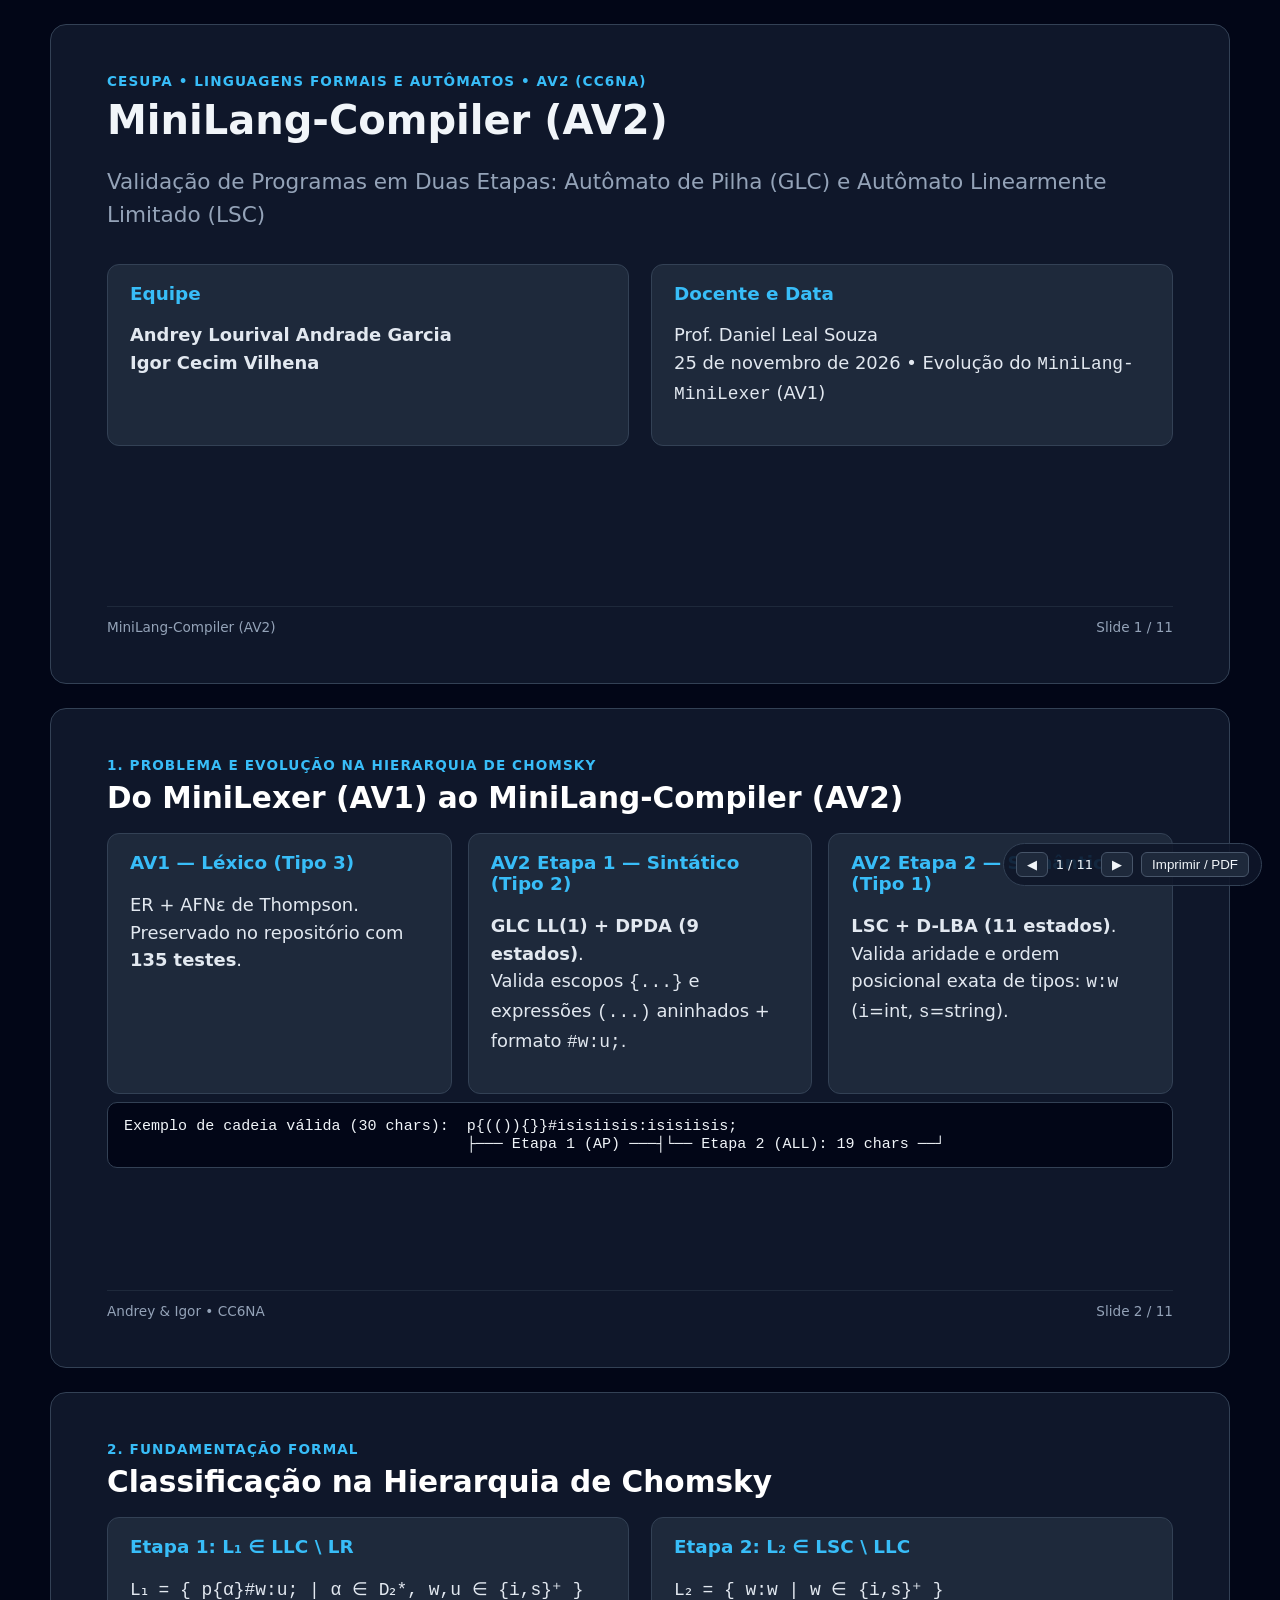
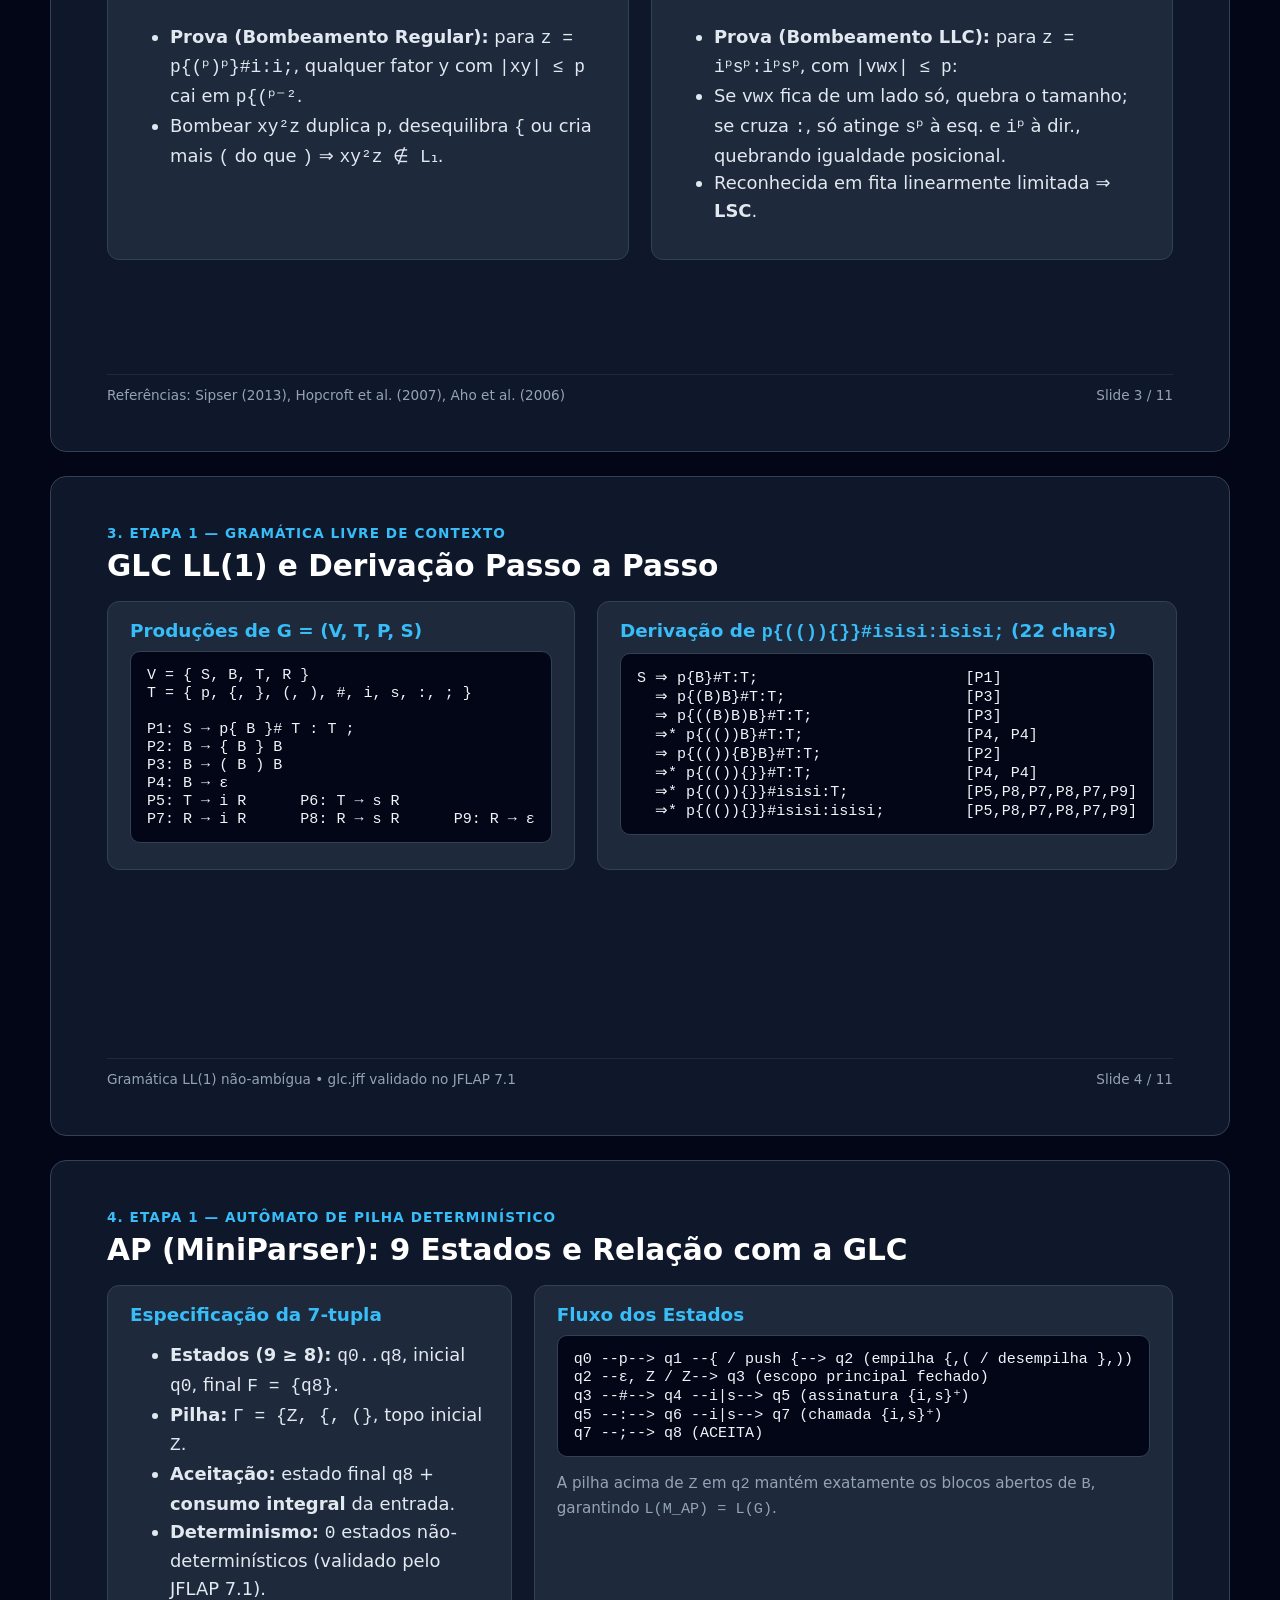
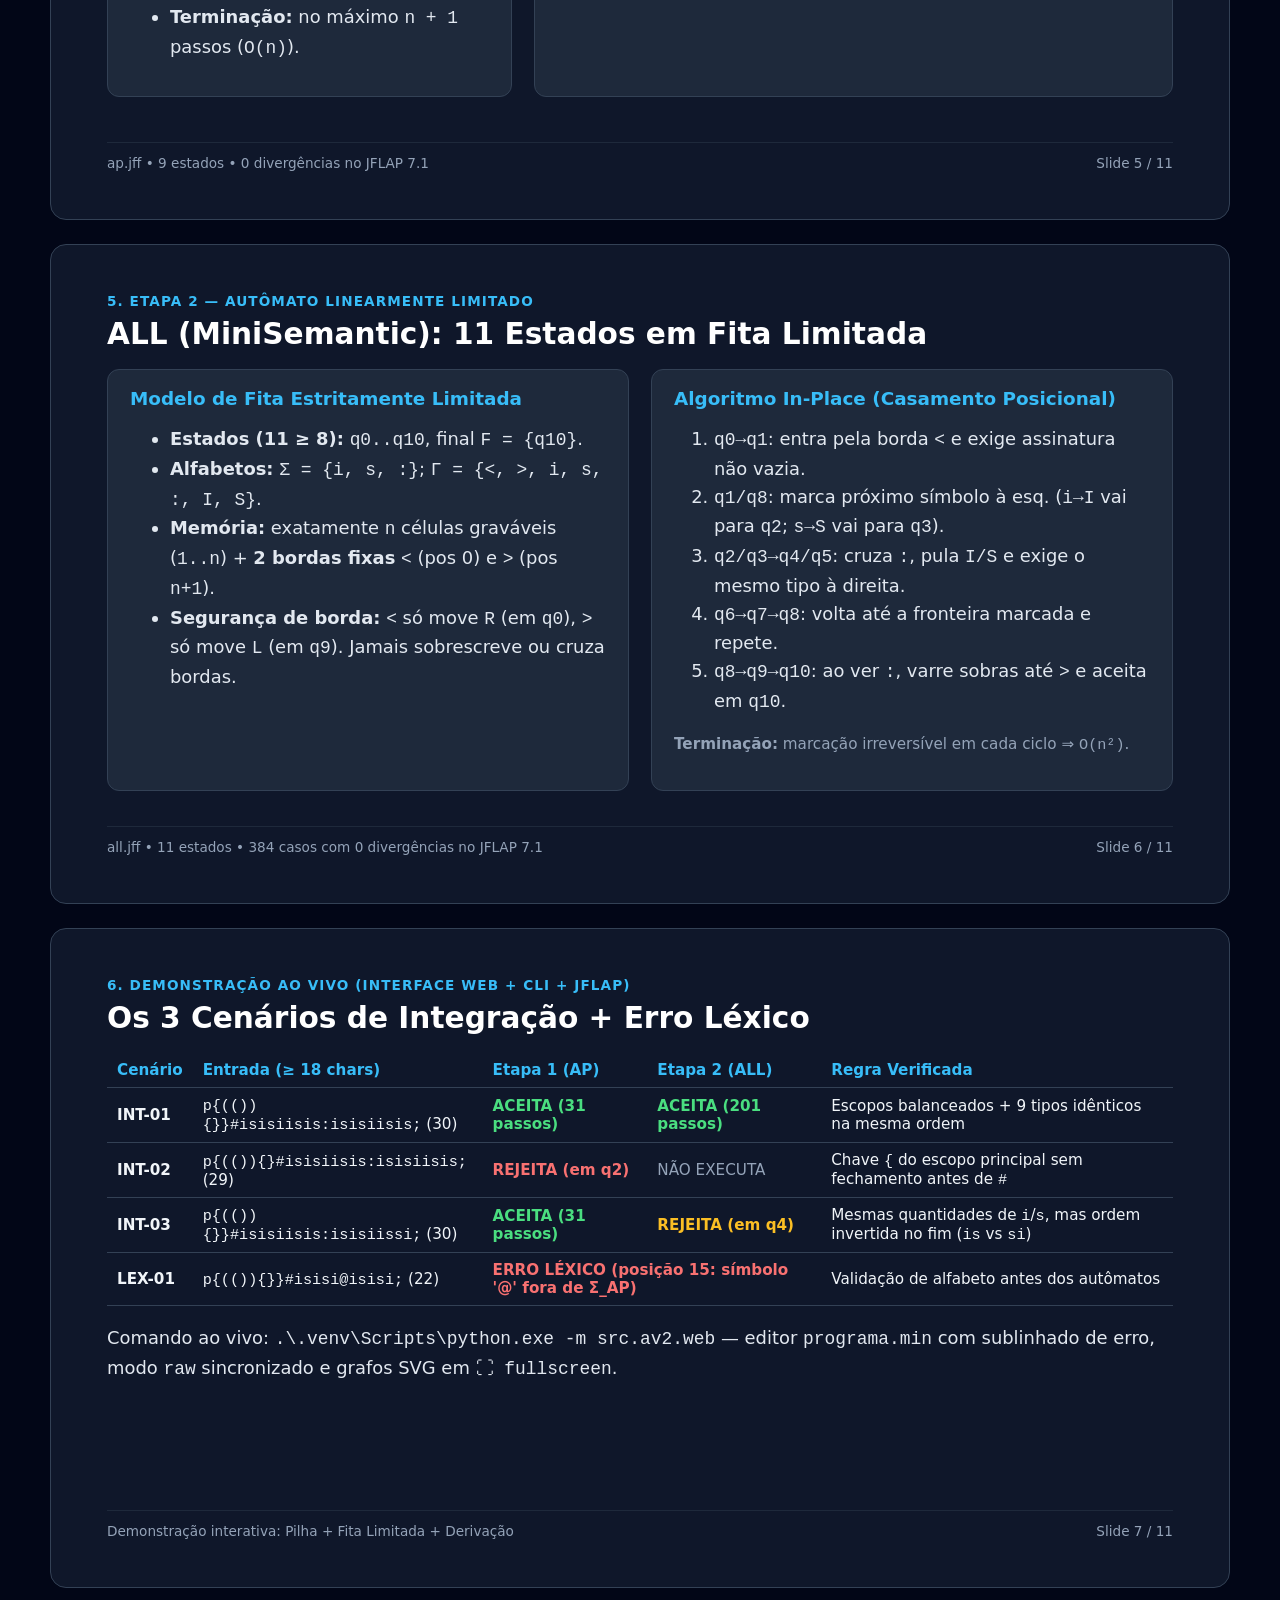
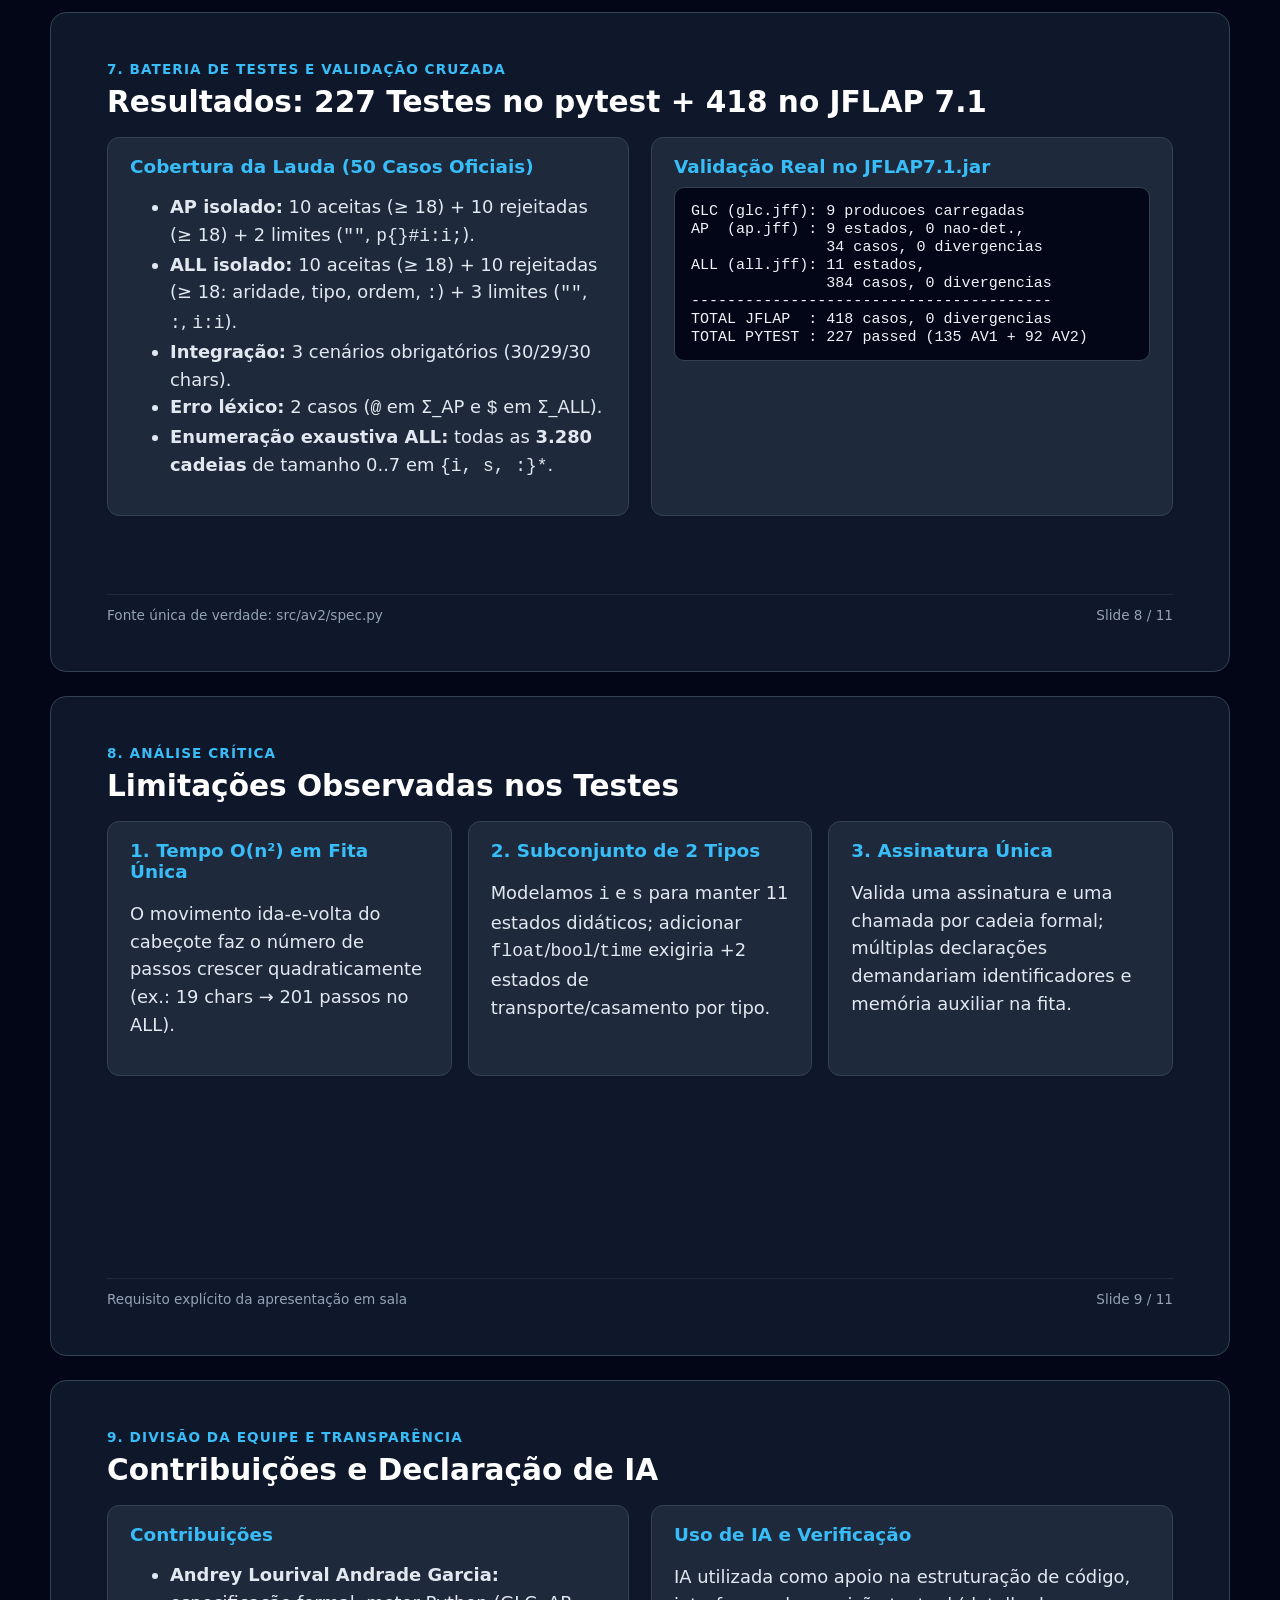
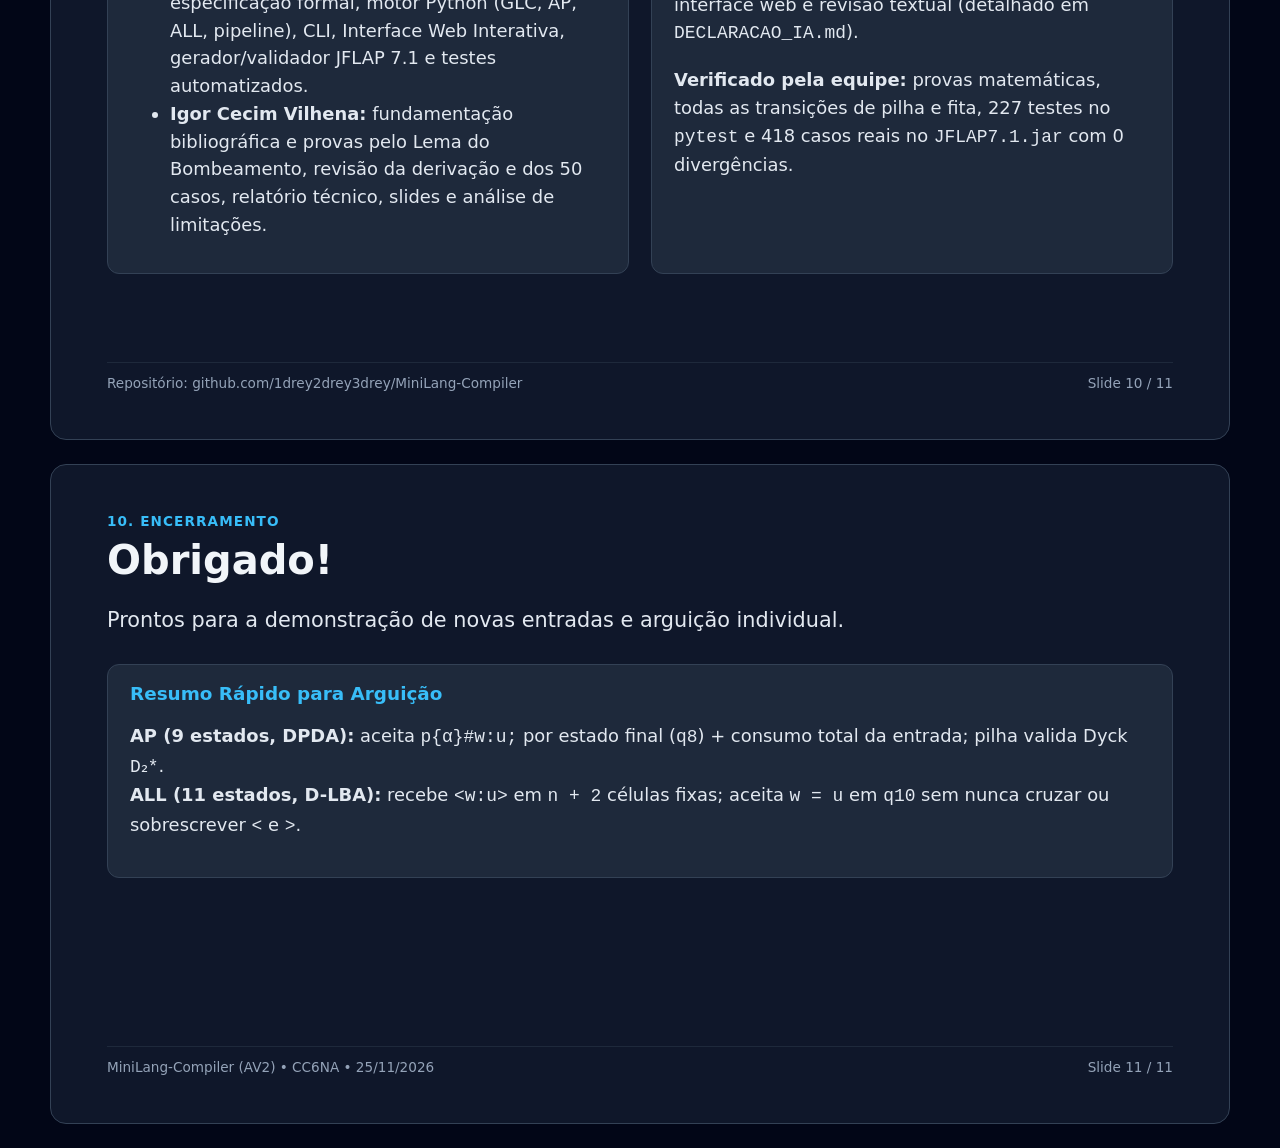
==== docs/apresentacao_av2/slides.html @ 928fb6af "feat(av2): implementa MiniParser (GLC/AP 9 estados), MiniSemantic (LSC/ALL 11 estados), UI Shell/IDE" ====
<!DOCTYPE html>
<html lang="pt-BR">
<head>
  <meta charset="UTF-8">
  <meta name="viewport" content="width=device-width, initial-scale=1.0">
  <title>Slides — MiniLang-Compiler (AV2 de LFA)</title>
  <style>
    :root {
      --bg: #0f172a;
      --card: #1e293b;
      --text: #f1f5f9;
      --muted: #94a3b8;
      --accent: #38bdf8;
      --ok: #4ade80;
      --err: #f87171;
      --warn: #fbbf24;
      --mono: "Cascadia Code", Consolas, monospace;
    }
    * { box-sizing: border-box; }
    body {
      margin: 0;
      font-family: system-ui, -apple-system, "Segoe UI", sans-serif;
      background: #020617;
      color: var(--text);
    }
    .hud {
      position: fixed;
      bottom: 14px;
      right: 18px;
      display: flex;
      gap: 8px;
      align-items: center;
      z-index: 100;
      background: rgba(15, 23, 42, 0.9);
      padding: 8px 12px;
      border-radius: 999px;
      border: 1px solid #334155;
      font-size: 13px;
    }
    .hud button {
      background: #1e293b;
      color: var(--text);
      border: 1px solid #475569;
      border-radius: 6px;
      padding: 4px 10px;
      cursor: pointer;
    }
    .slide {
      width: min(1180px, 96vw);
      min-height: 660px;
      margin: 24px auto;
      padding: 48px 56px;
      background: var(--bg);
      border: 1px solid #334155;
      border-radius: 16px;
      display: flex;
      flex-direction: column;
      justify-content: space-between;
      page-break-after: always;
    }
    .slide-kicker {
      color: var(--accent);
      font-weight: 700;
      text-transform: uppercase;
      letter-spacing: 0.08em;
      font-size: 0.85rem;
      margin-bottom: 8px;
    }
    h1 { font-size: 2.5rem; margin: 0 0 12px; line-height: 1.15; }
    h2 { font-size: 1.85rem; margin: 0 0 18px; color: #ffffff; }
    p, li { font-size: 1.12rem; line-height: 1.55; color: #e2e8f0; }
    .grid2 { display: grid; grid-template-columns: 1fr 1fr; gap: 22px; }
    .grid3 { display: grid; grid-template-columns: repeat(3, 1fr); gap: 16px; }
    .box {
      background: var(--card);
      border: 1px solid #334155;
      border-radius: 12px;
      padding: 18px 22px;
    }
    .box h3 { margin: 0 0 10px; color: var(--accent); font-size: 1.15rem; }
    code, pre { font-family: var(--mono); }
    pre {
      background: #020617;
      border: 1px solid #334155;
      border-radius: 10px;
      padding: 14px 16px;
      font-size: 0.94rem;
      overflow: auto;
      margin: 8px 0;
    }
    table { width: 100%; border-collapse: collapse; font-size: 0.95rem; }
    th, td { border-bottom: 1px solid #334155; padding: 8px 10px; text-align: left; }
    th { color: var(--accent); }
    .ok { color: var(--ok); font-weight: 700; }
    .err { color: var(--err); font-weight: 700; }
    .warn { color: var(--warn); font-weight: 700; }
    .footer {
      display: flex;
      justify-content: space-between;
      font-size: 0.85rem;
      color: var(--muted);
      border-top: 1px solid #1e293b;
      padding-top: 12px;
      margin-top: 20px;
    }
    @media print {
      body { background: #ffffff; }
      .hud { display: none; }
      .slide {
        width: 100%;
        min-height: 98vh;
        margin: 0;
        border-radius: 0;
        border: none;
        -webkit-print-color-adjust: exact;
        print-color-adjust: exact;
      }
    }
  </style>
</head>
<body>
  <div class="hud">
    <button type="button" onclick="nav(-1)">◀</button>
    <span id="hud-pos">1 / 11</span>
    <button type="button" onclick="nav(1)">▶</button>
    <button type="button" onclick="window.print()">Imprimir / PDF</button>
  </div>

  <!-- SLIDE 1 -->
  <section class="slide">
    <div>
      <div class="slide-kicker">CESUPA • Linguagens Formais e Autômatos • AV2 (CC6NA)</div>
      <h1>MiniLang-Compiler (AV2)</h1>
      <p style="font-size:1.35rem; color:#94a3b8;">Validação de Programas em Duas Etapas: Autômato de Pilha (GLC) e Autômato Linearmente Limitado (LSC)</p>
      <div class="grid2" style="margin-top:32px;">
        <div class="box">
          <h3>Equipe</h3>
          <p><strong>Andrey Lourival Andrade Garcia</strong><br><strong>Igor Cecim Vilhena</strong></p>
        </div>
        <div class="box">
          <h3>Docente e Data</h3>
          <p>Prof. Daniel Leal Souza<br>25 de novembro de 2026 • Evolução do <code>MiniLang-MiniLexer</code> (AV1)</p>
        </div>
      </div>
    </div>
    <div class="footer"><span>MiniLang-Compiler (AV2)</span><span>Slide 1 / 11</span></div>
  </section>

  <!-- SLIDE 2 -->
  <section class="slide">
    <div>
      <div class="slide-kicker">1. Problema e Evolução na Hierarquia de Chomsky</div>
      <h2>Do MiniLexer (AV1) ao MiniLang-Compiler (AV2)</h2>
      <div class="grid3">
        <div class="box">
          <h3>AV1 — Léxico (Tipo 3)</h3>
          <p>ER + AFNε de Thompson.<br>Preservado no repositório com <strong>135 testes</strong>.</p>
        </div>
        <div class="box">
          <h3>AV2 Etapa 1 — Sintático (Tipo 2)</h3>
          <p><strong>GLC LL(1) + DPDA (9 estados)</strong>.<br>Valida escopos <code>{...}</code> e expressões <code>(...)</code> aninhados + formato <code>#w:u;</code>.</p>
        </div>
        <div class="box">
          <h3>AV2 Etapa 2 — Semântico (Tipo 1)</h3>
          <p><strong>LSC + D-LBA (11 estados)</strong>.<br>Valida aridade e ordem posicional exata de tipos: <code>w:w</code> (<code>i</code>=int, <code>s</code>=string).</p>
        </div>
      </div>
      <pre>Exemplo de cadeia válida (30 chars):  p{(()){}}#isisiisis:isisiisis;
                                      ├─── Etapa 1 (AP) ───┤└── Etapa 2 (ALL): 19 chars ──┘</pre>
    </div>
    <div class="footer"><span>Andrey &amp; Igor • CC6NA</span><span>Slide 2 / 11</span></div>
  </section>

  <!-- SLIDE 3 -->
  <section class="slide">
    <div>
      <div class="slide-kicker">2. Fundamentação Formal</div>
      <h2>Classificação na Hierarquia de Chomsky</h2>
      <div class="grid2">
        <div class="box">
          <h3>Etapa 1: L₁ ∈ LLC \ LR</h3>
          <p><code>L₁ = { p{α}#w:u; | α ∈ D₂*, w,u ∈ {i,s}⁺ }</code></p>
          <ul>
            <li><strong>Prova (Bombeamento Regular):</strong> para <code>z = p{(ᵖ)ᵖ}#i:i;</code>, qualquer fator <code>y</code> com <code>|xy| ≤ p</code> cai em <code>p{(ᵖ⁻²</code>.</li>
            <li>Bombear <code>xy²z</code> duplica <code>p</code>, desequilibra <code>{</code> ou cria mais <code>(</code> do que <code>)</code> ⇒ <code>xy²z ∉ L₁</code>.</li>
          </ul>
        </div>
        <div class="box">
          <h3>Etapa 2: L₂ ∈ LSC \ LLC</h3>
          <p><code>L₂ = { w:w | w ∈ {i,s}⁺ }</code></p>
          <ul>
            <li><strong>Prova (Bombeamento LLC):</strong> para <code>z = iᵖsᵖ:iᵖsᵖ</code>, com <code>|vwx| ≤ p</code>:</li>
            <li>Se <code>vwx</code> fica de um lado só, quebra o tamanho; se cruza <code>:</code>, só atinge <code>sᵖ</code> à esq. e <code>iᵖ</code> à dir., quebrando igualdade posicional.</li>
            <li>Reconhecida em fita linearmente limitada ⇒ <strong>LSC</strong>.</li>
          </ul>
        </div>
      </div>
    </div>
    <div class="footer"><span>Referências: Sipser (2013), Hopcroft et al. (2007), Aho et al. (2006)</span><span>Slide 3 / 11</span></div>
  </section>

  <!-- SLIDE 4 -->
  <section class="slide">
    <div>
      <div class="slide-kicker">3. Etapa 1 — Gramática Livre de Contexto</div>
      <h2>GLC LL(1) e Derivação Passo a Passo</h2>
      <div class="grid2">
        <div class="box">
          <h3>Produções de G = (V, T, P, S)</h3>
          <pre>V = { S, B, T, R }
T = { p, {, }, (, ), #, i, s, :, ; }

P1: S → p{ B }# T : T ;
P2: B → { B } B
P3: B → ( B ) B
P4: B → ε
P5: T → i R      P6: T → s R
P7: R → i R      P8: R → s R      P9: R → ε</pre>
        </div>
        <div class="box">
          <h3>Derivação de <code>p{(()){}}#isisi:isisi;</code> (22 chars)</h3>
          <pre>S ⇒ p{B}#T:T;                       [P1]
  ⇒ p{(B)B}#T:T;                    [P3]
  ⇒ p{((B)B)B}#T:T;                 [P3]
  ⇒* p{(())B}#T:T;                  [P4, P4]
  ⇒ p{(()){B}B}#T:T;                [P2]
  ⇒* p{(()){}}#T:T;                 [P4, P4]
  ⇒* p{(()){}}#isisi:T;             [P5,P8,P7,P8,P7,P9]
  ⇒* p{(()){}}#isisi:isisi;         [P5,P8,P7,P8,P7,P9]</pre>
        </div>
      </div>
    </div>
    <div class="footer"><span>Gramática LL(1) não-ambígua • glc.jff validado no JFLAP 7.1</span><span>Slide 4 / 11</span></div>
  </section>

  <!-- SLIDE 5 -->
  <section class="slide">
    <div>
      <div class="slide-kicker">4. Etapa 1 — Autômato de Pilha Determinístico</div>
      <h2>AP (MiniParser): 9 Estados e Relação com a GLC</h2>
      <div class="grid2">
        <div class="box">
          <h3>Especificação da 7-tupla</h3>
          <ul>
            <li><strong>Estados (9 ≥ 8):</strong> <code>q0..q8</code>, inicial <code>q0</code>, final <code>F = {q8}</code>.</li>
            <li><strong>Pilha:</strong> <code>Γ = {Z, {, (}</code>, topo inicial <code>Z</code>.</li>
            <li><strong>Aceitação:</strong> estado final <code>q8</code> + <strong>consumo integral</strong> da entrada.</li>
            <li><strong>Determinismo:</strong> <code>0</code> estados não-determinísticos (validado pelo JFLAP 7.1).</li>
            <li><strong>Terminação:</strong> no máximo <code>n + 1</code> passos (<code>O(n)</code>).</li>
          </ul>
        </div>
        <div class="box">
          <h3>Fluxo dos Estados</h3>
          <pre>q0 --p--> q1 --{ / push {--> q2 (empilha {,( / desempilha },))
q2 --ε, Z / Z--> q3 (escopo principal fechado)
q3 --#--> q4 --i|s--> q5 (assinatura {i,s}⁺)
q5 --:--> q6 --i|s--> q7 (chamada {i,s}⁺)
q7 --;--> q8 (ACEITA)</pre>
          <p style="font-size:0.95rem; color:#94a3b8;">A pilha acima de <code>Z</code> em <code>q2</code> mantém exatamente os blocos abertos de <code>B</code>, garantindo <code>L(M_AP) = L(G)</code>.</p>
        </div>
      </div>
    </div>
    <div class="footer"><span>ap.jff • 9 estados • 0 divergências no JFLAP 7.1</span><span>Slide 5 / 11</span></div>
  </section>

  <!-- SLIDE 6 -->
  <section class="slide">
    <div>
      <div class="slide-kicker">5. Etapa 2 — Autômato Linearmente Limitado</div>
      <h2>ALL (MiniSemantic): 11 Estados em Fita Limitada</h2>
      <div class="grid2">
        <div class="box">
          <h3>Modelo de Fita Estritamente Limitada</h3>
          <ul>
            <li><strong>Estados (11 ≥ 8):</strong> <code>q0..q10</code>, final <code>F = {q10}</code>.</li>
            <li><strong>Alfabetos:</strong> <code>Σ = {i, s, :}</code>; <code>Γ = {&lt;, &gt;, i, s, :, I, S}</code>.</li>
            <li><strong>Memória:</strong> exatamente <code>n</code> células graváveis (<code>1..n</code>) + <strong>2 bordas fixas</strong> <code>&lt;</code> (pos 0) e <code>&gt;</code> (pos <code>n+1</code>).</li>
            <li><strong>Segurança de borda:</strong> <code>&lt;</code> só move <code>R</code> (em <code>q0</code>), <code>&gt;</code> só move <code>L</code> (em <code>q9</code>). Jamais sobrescreve ou cruza bordas.</li>
          </ul>
        </div>
        <div class="box">
          <h3>Algoritmo In-Place (Casamento Posicional)</h3>
          <ol>
            <li><code>q0→q1</code>: entra pela borda <code>&lt;</code> e exige assinatura não vazia.</li>
            <li><code>q1/q8</code>: marca próximo símbolo à esq. (<code>i→I</code> vai para <code>q2</code>; <code>s→S</code> vai para <code>q3</code>).</li>
            <li><code>q2/q3→q4/q5</code>: cruza <code>:</code>, pula <code>I/S</code> e exige o mesmo tipo à direita.</li>
            <li><code>q6→q7→q8</code>: volta até a fronteira marcada e repete.</li>
            <li><code>q8→q9→q10</code>: ao ver <code>:</code>, varre sobras até <code>&gt;</code> e aceita em <code>q10</code>.</li>
          </ol>
          <p style="font-size:0.95rem; color:#94a3b8;"><strong>Terminação:</strong> marcação irreversível em cada ciclo ⇒ <code>O(n²)</code>.</p>
        </div>
      </div>
    </div>
    <div class="footer"><span>all.jff • 11 estados • 384 casos com 0 divergências no JFLAP 7.1</span><span>Slide 6 / 11</span></div>
  </section>

  <!-- SLIDE 7 -->
  <section class="slide">
    <div>
      <div class="slide-kicker">6. Demonstração Ao Vivo (Interface Web + CLI + JFLAP)</div>
      <h2>Os 3 Cenários de Integração + Erro Léxico</h2>
      <table>
        <thead>
          <tr><th>Cenário</th><th>Entrada (≥ 18 chars)</th><th>Etapa 1 (AP)</th><th>Etapa 2 (ALL)</th><th>Regra Verificada</th></tr>
        </thead>
        <tbody>
          <tr>
            <td><strong>INT-01</strong></td>
            <td><code>p{(()){}}#isisiisis:isisiisis;</code> (30)</td>
            <td class="ok">ACEITA (31 passos)</td>
            <td class="ok">ACEITA (201 passos)</td>
            <td>Escopos balanceados + 9 tipos idênticos na mesma ordem</td>
          </tr>
          <tr>
            <td><strong>INT-02</strong></td>
            <td><code>p{(()){}#isisiisis:isisiisis;</code> (29)</td>
            <td class="err">REJEITA (em q2)</td>
            <td style="color:#94a3b8;">NÃO EXECUTA</td>
            <td>Chave <code>{</code> do escopo principal sem fechamento antes de <code>#</code></td>
          </tr>
          <tr>
            <td><strong>INT-03</strong></td>
            <td><code>p{(()){}}#isisiisis:isisiissi;</code> (30)</td>
            <td class="ok">ACEITA (31 passos)</td>
            <td class="warn">REJEITA (em q4)</td>
            <td>Mesmas quantidades de <code>i</code>/<code>s</code>, mas ordem invertida no fim (<code>is</code> vs <code>si</code>)</td>
          </tr>
          <tr>
            <td><strong>LEX-01</strong></td>
            <td><code>p{(()){}}#isisi@isisi;</code> (22)</td>
            <td class="err" colspan="2">ERRO LÉXICO (posição 15: símbolo '@' fora de Σ_AP)</td>
            <td>Validação de alfabeto antes dos autômatos</td>
          </tr>
        </tbody>
      </table>
      <p style="margin-top:18px;">Comando ao vivo: <code>.\.venv\Scripts\python.exe -m src.av2.web</code> — editor <code>programa.min</code> com sublinhado de erro, modo <code>raw</code> sincronizado e grafos SVG em <code>⛶ fullscreen</code>.</p>
    </div>
    <div class="footer"><span>Demonstração interativa: Pilha + Fita Limitada + Derivação</span><span>Slide 7 / 11</span></div>
  </section>

  <!-- SLIDE 8 -->
  <section class="slide">
    <div>
      <div class="slide-kicker">7. Bateria de Testes e Validação Cruzada</div>
      <h2>Resultados: 227 Testes no pytest + 418 no JFLAP 7.1</h2>
      <div class="grid2">
        <div class="box">
          <h3>Cobertura da Lauda (50 Casos Oficiais)</h3>
          <ul>
            <li><strong>AP isolado:</strong> 10 aceitas (≥ 18) + 10 rejeitadas (≥ 18) + 2 limites (<code>""</code>, <code>p{}#i:i;</code>).</li>
            <li><strong>ALL isolado:</strong> 10 aceitas (≥ 18) + 10 rejeitadas (≥ 18: aridade, tipo, ordem, <code>:</code>) + 3 limites (<code>""</code>, <code>:</code>, <code>i:i</code>).</li>
            <li><strong>Integração:</strong> 3 cenários obrigatórios (30/29/30 chars).</li>
            <li><strong>Erro léxico:</strong> 2 casos (<code>@</code> em Σ_AP e <code>$</code> em Σ_ALL).</li>
            <li><strong>Enumeração exaustiva ALL:</strong> todas as <strong>3.280 cadeias</strong> de tamanho 0..7 em <code>{i, s, :}*</code>.</li>
          </ul>
        </div>
        <div class="box">
          <h3>Validação Real no JFLAP7.1.jar</h3>
          <pre>GLC (glc.jff): 9 producoes carregadas
AP  (ap.jff) : 9 estados, 0 nao-det.,
               34 casos, 0 divergencias
ALL (all.jff): 11 estados,
               384 casos, 0 divergencias
----------------------------------------
TOTAL JFLAP  : 418 casos, 0 divergencias
TOTAL PYTEST : 227 passed (135 AV1 + 92 AV2)</pre>
        </div>
      </div>
    </div>
    <div class="footer"><span>Fonte única de verdade: src/av2/spec.py</span><span>Slide 8 / 11</span></div>
  </section>

  <!-- SLIDE 9 -->
  <section class="slide">
    <div>
      <div class="slide-kicker">8. Análise Crítica</div>
      <h2>Limitações Observadas nos Testes</h2>
      <div class="grid3">
        <div class="box">
          <h3>1. Tempo O(n²) em Fita Única</h3>
          <p>O movimento ida-e-volta do cabeçote faz o número de passos crescer quadraticamente (ex.: 19 chars → 201 passos no ALL).</p>
        </div>
        <div class="box">
          <h3>2. Subconjunto de 2 Tipos</h3>
          <p>Modelamos <code>i</code> e <code>s</code> para manter 11 estados didáticos; adicionar <code>float</code>/<code>bool</code>/<code>time</code> exigiria +2 estados de transporte/casamento por tipo.</p>
        </div>
        <div class="box">
          <h3>3. Assinatura Única</h3>
          <p>Valida uma assinatura e uma chamada por cadeia formal; múltiplas declarações demandariam identificadores e memória auxiliar na fita.</p>
        </div>
      </div>
    </div>
    <div class="footer"><span>Requisito explícito da apresentação em sala</span><span>Slide 9 / 11</span></div>
  </section>

  <!-- SLIDE 10 -->
  <section class="slide">
    <div>
      <div class="slide-kicker">9. Divisão da Equipe e Transparência</div>
      <h2>Contribuições e Declaração de IA</h2>
      <div class="grid2">
        <div class="box">
          <h3>Contribuições</h3>
          <ul>
            <li><strong>Andrey Lourival Andrade Garcia:</strong> especificação formal, motor Python (GLC, AP, ALL, pipeline), CLI, Interface Web Interativa, gerador/validador JFLAP 7.1 e testes automatizados.</li>
            <li><strong>Igor Cecim Vilhena:</strong> fundamentação bibliográfica e provas pelo Lema do Bombeamento, revisão da derivação e dos 50 casos, relatório técnico, slides e análise de limitações.</li>
          </ul>
        </div>
        <div class="box">
          <h3>Uso de IA e Verificação</h3>
          <p>IA utilizada como apoio na estruturação de código, interface web e revisão textual (detalhado em <code>DECLARACAO_IA.md</code>).</p>
          <p><strong>Verificado pela equipe:</strong> provas matemáticas, todas as transições de pilha e fita, 227 testes no <code>pytest</code> e 418 casos reais no <code>JFLAP7.1.jar</code> com 0 divergências.</p>
        </div>
      </div>
    </div>
    <div class="footer"><span>Repositório: github.com/1drey2drey3drey/MiniLang-Compiler</span><span>Slide 10 / 11</span></div>
  </section>

  <!-- SLIDE 11 -->
  <section class="slide">
    <div>
      <div class="slide-kicker">10. Encerramento</div>
      <h1>Obrigado!</h1>
      <p style="font-size:1.3rem;">Prontos para a demonstração de novas entradas e arguição individual.</p>
      <div class="box" style="margin-top:28px;">
        <h3>Resumo Rápido para Arguição</h3>
        <p><strong>AP (9 estados, DPDA):</strong> aceita <code>p{α}#w:u;</code> por estado final (<code>q8</code>) + consumo total da entrada; pilha valida Dyck <code>D₂*</code>.<br>
        <strong>ALL (11 estados, D-LBA):</strong> recebe <code>&lt;w:u&gt;</code> em <code>n + 2</code> células fixas; aceita <code>w = u</code> em <code>q10</code> sem nunca cruzar ou sobrescrever <code>&lt;</code> e <code>&gt;</code>.</p>
      </div>
    </div>
    <div class="footer"><span>MiniLang-Compiler (AV2) • CC6NA • 25/11/2026</span><span>Slide 11 / 11</span></div>
  </section>

  <script>
    const slides = Array.from(document.querySelectorAll(".slide"));
    let idx = 0;
    function show(i) {
      idx = Math.max(0, Math.min(i, slides.length - 1));
      slides[idx].scrollIntoView({ behavior: "smooth", block: "start" });
      document.getElementById("hud-pos").textContent = `${idx + 1} / ${slides.length}`;
    }
    function nav(delta) { show(idx + delta); }
    window.addEventListener("keydown", (e) => {
      if (e.key === "ArrowRight" || e.key === "PageDown") nav(1);
      if (e.key === "ArrowLeft" || e.key === "PageUp") nav(-1);
    });
  </script>
</body>
</html>
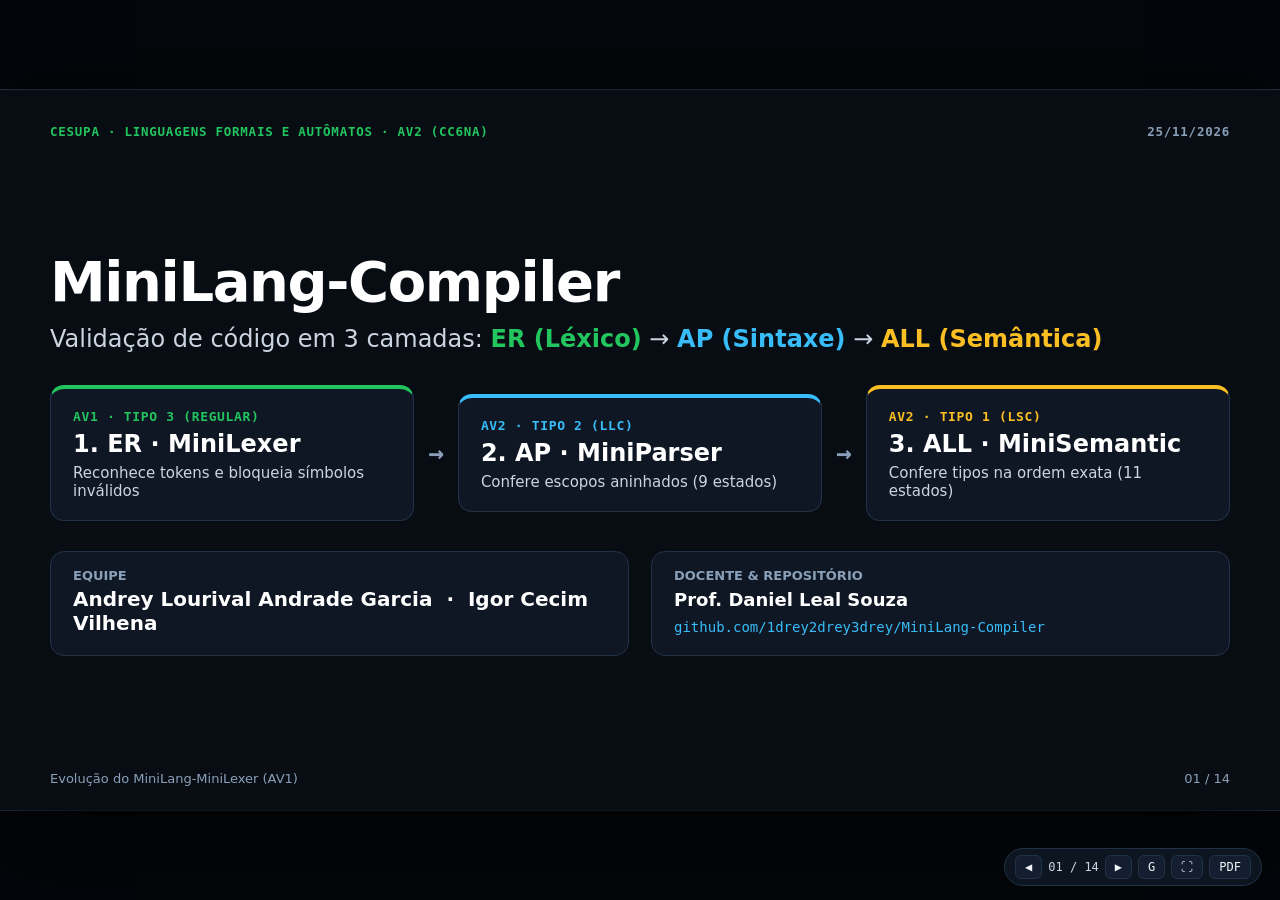
==== commit 075400b4: "feat(av2): finalize 2-col article PDF, 14-slide didactic deck, archive AV1 deliverables" ====
--- a/docs/apresentacao_av2/slides.html
+++ b/docs/apresentacao_av2/slides.html
@@ -3,447 +3,1168 @@
 <head>
   <meta charset="UTF-8">
   <meta name="viewport" content="width=device-width, initial-scale=1.0">
-  <title>Slides — MiniLang-Compiler (AV2 de LFA)</title>
+  <title>MiniLang-Compiler (AV2) — Apresentação Didática LFA</title>
   <style>
     :root {
-      --bg: #0f172a;
-      --card: #1e293b;
+      color-scheme: dark;
+      --bg: #080d14;
+      --surface: #0f1724;
+      --inset: #131f30;
+      --border: #213247;
       --text: #f1f5f9;
-      --muted: #94a3b8;
-      --accent: #38bdf8;
-      --ok: #4ade80;
-      --err: #f87171;
-      --warn: #fbbf24;
-      --mono: "Cascadia Code", Consolas, monospace;
-    }
-    * { box-sizing: border-box; }
-    body {
-      margin: 0;
-      font-family: system-ui, -apple-system, "Segoe UI", sans-serif;
-      background: #020617;
+      --sub: #cbd5e1;
+      --muted: #8aa0b8;
+      --green: #22c55e;
+      --green-soft: rgb(34 197 94 / 0.14);
+      --cyan: #38bdf8;
+      --cyan-soft: rgb(56 189 248 / 0.13);
+      --amber: #fbbf24;
+      --amber-soft: rgb(251 191 36 / 0.14);
+      --red: #fb7185;
+      --red-soft: rgb(251 113 133 / 0.15);
+      --violet: #c084fc;
+      --violet-soft: rgb(192 132 252 / 0.14);
+      --sans: "Segoe UI", system-ui, -apple-system, sans-serif;
+      --mono: "Cascadia Code", "JetBrains Mono", Consolas, monospace;
+    }
+
+    *, *::before, *::after { box-sizing: border-box; }
+
+    html, body {
+      margin: 0; padding: 0;
+      background: #03060a;
       color: var(--text);
-    }
-    .hud {
-      position: fixed;
-      bottom: 14px;
-      right: 18px;
-      display: flex;
-      gap: 8px;
-      align-items: center;
-      z-index: 100;
-      background: rgba(15, 23, 42, 0.9);
-      padding: 8px 12px;
-      border-radius: 999px;
-      border: 1px solid #334155;
-      font-size: 13px;
-    }
-    .hud button {
-      background: #1e293b;
-      color: var(--text);
-      border: 1px solid #475569;
-      border-radius: 6px;
-      padding: 4px 10px;
-      cursor: pointer;
-    }
+      font-family: var(--sans);
+      -webkit-font-smoothing: antialiased;
+    }
+
+    /* ===== STAGE ===== */
+    body.present-mode {
+      overflow: hidden; width: 100vw; height: 100vh;
+      display: flex; align-items: center; justify-content: center;
+    }
+    body.present-mode .deck { position: relative; width: 1280px; height: 720px; transform-origin: center center; }
+    body.present-mode .slide { display: none; margin: 0; box-shadow: 0 28px 90px rgb(0 0 0 / 0.75), 0 0 0 1px var(--border); }
+    body.present-mode .slide.is-current { display: flex; }
+
+    body.overview-mode { padding: 28px 0 80px; }
+    body.overview-mode .deck { display: flex; flex-direction: column; align-items: center; gap: 28px; }
+    body.overview-mode .slide { box-shadow: 0 16px 48px rgb(0 0 0 / 0.65), 0 0 0 1px var(--border); }
+
+    /* ===== SLIDE CANVAS: EXACT 16:9 (1280x720) ===== */
     .slide {
-      width: min(1180px, 96vw);
-      min-height: 660px;
-      margin: 24px auto;
-      padding: 48px 56px;
+      width: 1280px; height: 720px;
       background: var(--bg);
-      border: 1px solid #334155;
-      border-radius: 16px;
-      display: flex;
-      flex-direction: column;
-      justify-content: space-between;
-      page-break-after: always;
-    }
-    .slide-kicker {
-      color: var(--accent);
-      font-weight: 700;
-      text-transform: uppercase;
-      letter-spacing: 0.08em;
-      font-size: 0.85rem;
-      margin-bottom: 8px;
-    }
-    h1 { font-size: 2.5rem; margin: 0 0 12px; line-height: 1.15; }
-    h2 { font-size: 1.85rem; margin: 0 0 18px; color: #ffffff; }
-    p, li { font-size: 1.12rem; line-height: 1.55; color: #e2e8f0; }
+      padding: 34px 50px 24px;
+      display: flex; flex-direction: column; justify-content: space-between;
+      position: relative; overflow: hidden;
+      break-after: page; page-break-after: always;
+    }
+
+    /* ===== HEADER ===== */
+    .ae-head { display: flex; flex-direction: column; gap: 6px; padding-bottom: 13px; border-bottom: 1px solid var(--border); }
+    .ae-meta {
+      display: flex; align-items: center; justify-content: space-between;
+      font-family: var(--mono); font-size: 12.5px; font-weight: 700;
+      letter-spacing: 0.06em; text-transform: uppercase; color: var(--cyan);
+    }
+    .ae-meta.amber { color: var(--amber); }
+    .ae-meta.green { color: var(--green); }
+    .ae-meta.violet { color: var(--violet); }
+    .ae-num { color: var(--muted); font-weight: 600; }
+
+    h1 { margin: 0; font-size: 56px; line-height: 1.06; letter-spacing: -0.025em; font-weight: 800; color: #ffffff; }
+    h2.assertion { margin: 0; font-size: 28px; line-height: 1.22; letter-spacing: -0.015em; font-weight: 700; color: #ffffff; }
+    h2.assertion .hi-c { color: var(--cyan); }
+    h2.assertion .hi-a { color: var(--amber); }
+    h2.assertion .hi-g { color: var(--green); }
+
+    .ae-body { flex: 1; display: flex; flex-direction: column; justify-content: center; gap: 18px; padding: 14px 0 8px; min-height: 0; }
+    .ae-foot { display: flex; align-items: center; justify-content: space-between; font-size: 13px; color: var(--muted); padding-top: 8px; }
+    code, .mono { font-family: var(--mono); }
+
+    /* ===== TAGS, PANELS & BULLET POINTS ===== */
+    .tag {
+      display: inline-flex; align-items: center; gap: 6px; padding: 4px 12px; border-radius: 999px;
+      font-family: var(--mono); font-size: 12.5px; font-weight: 700; white-space: nowrap;
+      border: 1px solid var(--border); background: var(--surface); color: var(--sub);
+    }
+    .tag.cyan { color: var(--cyan); border-color: rgb(56 189 248 / 0.45); background: var(--cyan-soft); }
+    .tag.amber { color: var(--amber); border-color: rgb(251 191 36 / 0.45); background: var(--amber-soft); }
+    .tag.green { color: var(--green); border-color: rgb(34 197 94 / 0.45); background: var(--green-soft); }
+    .tag.red { color: var(--red); border-color: rgb(251 113 133 / 0.45); background: var(--red-soft); }
+    .tag.violet { color: var(--violet); border-color: rgb(192 132 252 / 0.45); background: var(--violet-soft); }
+
+    .panel {
+      background: var(--surface); border: 1px solid var(--border); border-radius: 14px;
+      padding: 20px 24px; display: flex; flex-direction: column; gap: 14px;
+    }
+    .panel.top-c { border-top: 4px solid var(--cyan); }
+    .panel.top-a { border-top: 4px solid var(--amber); }
+    .panel.top-g { border-top: 4px solid var(--green); }
+    .panel.top-v { border-top: 4px solid var(--violet); }
+    .panel.left-c { border-left: 5px solid var(--cyan); }
+    .panel.left-a { border-left: 5px solid var(--amber); }
+    .panel.left-g { border-left: 5px solid var(--green); }
+    .panel.left-r { border-left: 5px solid var(--red); }
+
+    .panel-h { display: flex; justify-content: space-between; align-items: center; gap: 10px; }
+    .panel-h strong { font-size: 19px; color: #ffffff; }
+
+    /* Crisp didactic bullet points */
+    .pts {
+      margin: 0; padding: 0; list-style: none;
+      display: flex; flex-direction: column; gap: 14px;
+      font-size: 17.5px; line-height: 1.45; color: var(--sub);
+    }
+    .pts li { position: relative; padding-left: 22px; }
+    .pts li::before {
+      content: "●";
+      position: absolute;
+      left: 0;
+      top: 0;
+      color: var(--cyan);
+      font-size: 11px;
+      line-height: 25px;
+    }
+    .pts.green li::before { color: var(--green); }
+    .pts.amber li::before { color: var(--amber); }
+    .pts.violet li::before { color: var(--violet); }
+    .pts strong { color: #ffffff; }
+    .pts code { color: #e2e8f0; background: rgb(255 255 255 / 0.06); padding: 1px 5px; border-radius: 4px; font-size: 0.92em; }
+    .pts.compact { gap: 10px; font-size: 16px; }
+
     .grid2 { display: grid; grid-template-columns: 1fr 1fr; gap: 22px; }
     .grid3 { display: grid; grid-template-columns: repeat(3, 1fr); gap: 16px; }
-    .box {
-      background: var(--card);
-      border: 1px solid #334155;
-      border-radius: 12px;
-      padding: 18px 22px;
-    }
-    .box h3 { margin: 0 0 10px; color: var(--accent); font-size: 1.15rem; }
-    code, pre { font-family: var(--mono); }
-    pre {
-      background: #020617;
-      border: 1px solid #334155;
-      border-radius: 10px;
-      padding: 14px 16px;
-      font-size: 0.94rem;
-      overflow: auto;
-      margin: 8px 0;
-    }
-    table { width: 100%; border-collapse: collapse; font-size: 0.95rem; }
-    th, td { border-bottom: 1px solid #334155; padding: 8px 10px; text-align: left; }
-    th { color: var(--accent); }
-    .ok { color: var(--ok); font-weight: 700; }
-    .err { color: var(--err); font-weight: 700; }
-    .warn { color: var(--warn); font-weight: 700; }
-    .footer {
-      display: flex;
-      justify-content: space-between;
-      font-size: 0.85rem;
-      color: var(--muted);
-      border-top: 1px solid #1e293b;
-      padding-top: 12px;
-      margin-top: 20px;
-    }
+    .grid4 { display: grid; grid-template-columns: repeat(4, 1fr); gap: 14px; }
+
+    /* ===== SLIDE 1 COVER ===== */
+    .cover-ribbon { display: grid; grid-template-columns: 1fr auto 1fr auto 1fr; align-items: center; gap: 14px; }
+    .rib-card { background: var(--surface); border: 1px solid var(--border); border-radius: 14px; padding: 20px 22px; display: flex; flex-direction: column; gap: 6px; }
+    .rib-step { font-family: var(--mono); font-size: 13px; font-weight: 700; text-transform: uppercase; letter-spacing: 0.05em; }
+    .rib-title { font-size: 24px; font-weight: 800; color: #ffffff; }
+    .rib-desc { font-size: 15px; color: var(--sub); }
+    .big-arrow { font-family: var(--mono); font-size: 26px; font-weight: 800; color: var(--muted); }
+
+    /* ===== CODE & MAPPING ===== */
+    .code-stage {
+      background: #050910; border: 1px solid var(--border); border-radius: 14px;
+      padding: 22px 24px; font-family: var(--mono); font-size: 18px; line-height: 1.85;
+      display: flex; flex-direction: column; justify-content: center; gap: 4px;
+    }
+    .code-stage .ln { color: #475f78; margin-right: 14px; user-select: none; font-size: 14px; }
+    .code-stage .kw { color: #7dd3fc; font-weight: 700; }
+    .code-stage .hl-c { background: rgb(56 189 248 / 0.18); border: 1px solid rgb(56 189 248 / 0.45); border-radius: 5px; padding: 1px 6px; color: #e0f2fe; font-weight: 800; }
+    .code-stage .hl-a { background: rgb(251 191 36 / 0.18); border: 1px solid rgb(251 191 36 / 0.5); border-radius: 5px; padding: 1px 6px; color: #fef3c7; font-weight: 800; }
+
+    .bridge-strip {
+      background: var(--inset); border: 1px solid var(--border); border-radius: 12px;
+      padding: 13px 22px; display: flex; align-items: center; justify-content: space-between;
+      font-size: 16px; color: var(--sub);
+    }
+    .bridge-strip code { font-size: 19px; font-weight: 800; color: #ffffff; }
+
+    /* Mini mapping table for ER / AP / ALL concept slides */
+    .map-list { display: flex; flex-direction: column; gap: 10px; flex: 1; justify-content: center; }
+    .map-row {
+      background: var(--inset); border: 1px solid var(--border); border-radius: 10px;
+      padding: 11px 16px; display: grid; grid-template-columns: 1fr auto 1fr; align-items: center; gap: 12px;
+      font-family: var(--mono); font-size: 15.5px;
+    }
+    .map-row .m-l { color: #ffffff; font-weight: 700; }
+    .map-row .m-a { color: var(--muted); font-weight: 800; }
+    .map-row .m-r { text-align: right; font-weight: 700; }
+    .map-row.err { border-color: rgb(251 113 133 / 0.5); background: var(--red-soft); }
+
+    /* Spec pill grid for AP & ALL concept slides */
+    .spec-grid { display: grid; grid-template-columns: 1fr 1fr; gap: 12px; }
+    .spec-box {
+      background: var(--inset); border: 1px solid var(--border); border-radius: 10px;
+      padding: 13px 16px; display: flex; flex-direction: column; gap: 5px;
+    }
+    .spec-box span { font-size: 12.5px; font-weight: 700; text-transform: uppercase; color: var(--muted); font-family: var(--mono); }
+    .spec-box strong { font-family: var(--mono); font-size: 16.5px; color: #ffffff; }
+
+    /* ===== SLIDE 4 ANATOMY ===== */
+    .dissect-box { background: var(--surface); border: 1px solid var(--border); border-radius: 16px; padding: 24px 26px; display: flex; flex-direction: column; gap: 18px; }
+    .dissect-row { display: flex; align-items: stretch; justify-content: center; gap: 10px; font-family: var(--mono); }
+    .d-chunk { display: flex; flex-direction: column; align-items: center; justify-content: center; gap: 8px; padding: 15px 22px; border-radius: 12px; border: 2px solid var(--border); }
+    .d-chunk .sym { font-size: 28px; font-weight: 800; letter-spacing: 0.04em; }
+    .d-chunk .lbl { font-family: var(--sans); font-size: 13.5px; font-weight: 700; }
+    .d-chunk.c { background: var(--cyan-soft); border-color: var(--cyan); color: #e0f2fe; }
+    .d-chunk.c .lbl { color: var(--cyan); }
+    .d-chunk.a { background: var(--amber-soft); border-color: var(--amber); color: #fef3c7; }
+    .d-chunk.a .lbl { color: var(--amber); }
+    .d-chunk.m { background: var(--inset); border-color: var(--border); color: var(--muted); padding: 15px 15px; }
+
+    /* ===== SLIDE 5 PUMPING ===== */
+    .visual-demo {
+      background: var(--inset); border: 1px solid var(--border); border-radius: 12px;
+      padding: 14px 16px; display: flex; flex-direction: column; gap: 10px; align-items: center;
+    }
+    .tok-row { display: flex; align-items: center; gap: 6px; font-family: var(--mono); font-size: 19px; font-weight: 800; }
+    .tok { padding: 5px 10px; border-radius: 7px; border: 1px solid var(--border); background: var(--surface); }
+    .tok.r { background: var(--red-soft); border-color: var(--red); color: #fecdd3; }
+    .lifo-compare { display: grid; grid-template-columns: 1fr 1fr; gap: 10px; width: 100%; }
+    .lc-box { background: var(--surface); border: 1px solid var(--border); border-radius: 9px; padding: 9px 10px; text-align: center; font-family: var(--mono); font-size: 13.5px; }
+    .lc-box strong { display: block; font-family: var(--sans); font-size: 13px; margin-bottom: 3px; }
+
+    /* ===== SLIDE 7 GLC ===== */
+    .rule-card { background: var(--inset); border: 1px solid var(--border); border-radius: 10px; padding: 12px 16px; display: flex; flex-direction: column; gap: 5px; }
+    .rule-lbl { font-size: 12.5px; font-weight: 700; text-transform: uppercase; letter-spacing: 0.04em; color: var(--muted); }
+    .rule-code { font-family: var(--mono); font-size: 18px; font-weight: 700; color: #ffffff; }
+    .build-steps { display: flex; flex-direction: column; justify-content: space-between; gap: 11px; flex: 1; }
+    .b-step { background: var(--inset); border: 1px solid var(--border); border-radius: 10px; padding: 12px 15px; display: flex; align-items: center; justify-content: space-between; gap: 12px; }
+    .b-step.ok { background: var(--green-soft); border-color: rgb(34 197 94 / 0.45); }
+    .b-step .b-num { font-family: var(--mono); font-size: 13px; font-weight: 800; color: var(--cyan); min-width: 80px; }
+    .b-step .b-str { font-family: var(--mono); font-size: 18px; font-weight: 700; color: #ffffff; flex: 1; }
+    .b-step .b-note { font-size: 13.5px; color: var(--sub); text-align: right; }
+
+    /* ===== SLIDE 8 STACK STORY ===== */
+    .stack-story { display: grid; grid-template-columns: repeat(5, 1fr); gap: 14px; flex: 1; align-items: stretch; }
+    .st-frame { background: var(--surface); border: 1px solid var(--border); border-radius: 14px; padding: 16px 14px; display: flex; flex-direction: column; align-items: center; justify-content: space-between; gap: 10px; }
+    .st-frame.final { border-color: var(--green); background: linear-gradient(180deg, var(--surface), rgb(34 197 94 / 0.08)); }
+    .st-top { text-align: center; }
+    .st-top .st-step { font-family: var(--mono); font-size: 12px; font-weight: 700; color: var(--muted); text-transform: uppercase; }
+    .st-top .st-read { font-family: var(--mono); font-size: 20px; font-weight: 800; color: #ffffff; margin-top: 4px; }
+    .st-tower { display: flex; flex-direction: column; align-items: center; justify-content: flex-end; gap: 6px; flex: 1; width: 100%; }
+    .s-blk { width: 72px; height: 36px; border-radius: 8px; border: 2px solid var(--cyan); background: var(--cyan-soft); color: #ffffff; font-family: var(--mono); font-size: 20px; font-weight: 800; display: flex; align-items: center; justify-content: center; }
+    .s-blk.p { border-color: var(--amber); background: var(--amber-soft); color: #fef3c7; }
+    .s-blk.z { border-color: var(--green); background: var(--green-soft); color: #bbf7d0; }
+    .st-action { font-size: 14px; font-weight: 700; color: var(--sub); text-align: center; }
+
+    .err-strip {
+      background: var(--red-soft); border: 1px solid rgb(251 113 133 / 0.5); border-radius: 12px;
+      padding: 13px 22px; display: flex; align-items: center; justify-content: space-between;
+      font-size: 16.5px; color: #ffe4e6;
+    }
+    .err-strip code { font-size: 18px; font-weight: 800; color: #ffffff; }
+
+    /* ===== SLIDES 9 & 12 FULL-WIDTH SVG ===== */
+    .full-svg-card {
+      background: var(--surface); border: 1px solid var(--border); border-radius: 16px;
+      padding: 14px 18px; flex: 1; display: flex; align-items: center; justify-content: center; min-height: 0;
+    }
+    .full-svg-card svg { width: 100%; height: 100%; max-height: 410px; display: block; }
+
+    .aut-node { fill: #0d1624; stroke: #4e6985; stroke-width: 2.2; }
+    .aut-node.init { stroke: var(--green); stroke-width: 2.5; }
+    .aut-node.c { fill: rgb(56 189 248 / 0.16); stroke: var(--cyan); stroke-width: 2.6; }
+    .aut-node.a { fill: rgb(251 191 36 / 0.14); stroke: var(--amber); stroke-width: 2.4; }
+    .aut-node.v { fill: rgb(192 132 252 / 0.14); stroke: var(--violet); stroke-width: 2.4; }
+    .aut-node.ok { fill: rgb(34 197 94 / 0.22); stroke: var(--green); stroke-width: 2.8; }
+    .aut-lbl { font-family: var(--mono); font-size: 15px; font-weight: 800; fill: #ffffff; text-anchor: middle; dominant-baseline: central; }
+    .aut-edge { fill: none; stroke: #647f9c; stroke-width: 2; }
+    .aut-edge.c { stroke: var(--cyan); stroke-width: 2.4; }
+    .aut-edge.a { stroke: var(--amber); stroke-width: 2.3; }
+    .aut-edge.v { stroke: var(--violet); stroke-width: 2.3; }
+    .aut-edge.g { stroke: var(--green); stroke-width: 2.5; }
+    .aut-elbl { font-family: var(--mono); font-size: 12.5px; font-weight: 700; fill: #dbeafe; text-anchor: middle; }
+    .aut-elbl.c { fill: #7dd3fc; }
+    .aut-elbl.a { fill: #fde68a; }
+    .aut-elbl.v { fill: #e9d5ff; }
+    .aut-elbl.g { fill: #86efac; }
+
+    .zone-strip { display: grid; grid-template-columns: repeat(3, 1fr); gap: 14px; }
+    .zone-strip.four { grid-template-columns: repeat(4, 1fr); }
+    .zone-card { background: var(--surface); border: 1px solid var(--border); border-radius: 10px; padding: 10px 14px; display: flex; align-items: center; justify-content: space-between; font-size: 14px; color: var(--sub); }
+    .zone-card strong { color: #ffffff; font-family: var(--mono); }
+
+    /* ===== SLIDE 11 TAPE STORY ===== */
+    .tape-story { display: flex; flex-direction: column; gap: 14px; flex: 1; justify-content: center; }
+    .ts-row {
+      background: var(--surface); border: 1px solid var(--border); border-radius: 14px;
+      padding: 14px 22px; display: grid; grid-template-columns: 280px 1fr 250px; align-items: center; gap: 20px;
+    }
+    .ts-row.ok { border-color: rgb(34 197 94 / 0.5); background: linear-gradient(90deg, var(--surface), rgb(34 197 94 / 0.08)); }
+    .ts-title strong { font-size: 17px; color: #ffffff; display: block; }
+    .ts-title span { font-size: 14px; color: var(--muted); }
+    .big-tape { display: grid; grid-template-columns: repeat(9, 1fr); gap: 6px; }
+    .bt-cell {
+      height: 46px; border-radius: 8px; border: 2px solid var(--border); background: var(--inset);
+      font-family: var(--mono); font-size: 21px; font-weight: 800; color: #ffffff;
+      display: flex; align-items: center; justify-content: center;
+    }
+    .bt-cell.b { background: var(--red-soft); border-color: var(--red); color: #fecdd3; }
+    .bt-cell.mi { background: var(--cyan-soft); border-color: var(--cyan); color: #bae6fd; }
+    .bt-cell.ms { background: var(--amber-soft); border-color: var(--amber); color: #fde68a; }
+    .bt-cell.sep { color: var(--muted); background: #070c14; }
+    .bt-cell.hd { outline: 3px solid var(--green); outline-offset: 2px; box-shadow: 0 0 16px rgb(34 197 94 / 0.45); }
+    .ts-result { font-size: 15px; font-weight: 700; color: var(--sub); text-align: right; }
+
+    /* ===== SLIDE 13 KPI + LIMITATIONS ===== */
+    .kpi { background: var(--surface); border: 1px solid var(--border); border-radius: 14px; padding: 18px 20px; display: flex; flex-direction: column; gap: 4px; }
+    .kpi .num { font-family: var(--mono); font-size: 42px; font-weight: 800; line-height: 1; }
+    .kpi .lbl { font-size: 16px; font-weight: 700; color: #ffffff; margin-top: 4px; }
+    .kpi .sub { font-size: 13px; color: var(--muted); }
+    .sc-strip { display: grid; grid-template-columns: repeat(4, 1fr); gap: 12px; }
+    .sc-pill { background: var(--inset); border: 1px solid var(--border); border-radius: 10px; padding: 10px 14px; display: flex; flex-direction: column; gap: 4px; }
+    .sc-pill strong { font-family: var(--mono); font-size: 14px; color: #ffffff; }
+    .sc-pill span { font-size: 13px; color: var(--sub); }
+    .lim-box { background: var(--surface); border: 1px solid var(--border); border-left: 4px solid var(--amber); border-radius: 12px; padding: 14px 18px; }
+    .lim-box strong { font-size: 17px; color: #ffffff; display: block; margin-bottom: 4px; }
+    .lim-box span { font-size: 14.5px; color: var(--sub); }
+
+    /* ===== SLIDE 14 DEMO ===== */
+    .live-box {
+      background: linear-gradient(135deg, rgb(34 197 94 / 0.14), rgb(56 189 248 / 0.12));
+      border: 1px solid rgb(34 197 94 / 0.5); border-radius: 16px;
+      padding: 22px 26px; display: flex; flex-direction: column; gap: 15px;
+    }
+    .live-grid { display: grid; grid-template-columns: 1fr auto 1fr auto 1fr; align-items: center; gap: 14px; }
+    .live-card { background: rgb(8 13 20 / 0.85); border: 1px solid var(--border); border-radius: 12px; padding: 15px 18px; }
+    .live-card .lc-n { font-family: var(--mono); font-size: 12.5px; font-weight: 800; color: var(--green); margin-bottom: 4px; }
+    .live-card .lc-t { font-size: 20px; font-weight: 800; color: #ffffff; margin-bottom: 4px; }
+    .live-card .lc-d { font-size: 14px; color: var(--sub); }
+
+    /* ===== HUD ===== */
+    .hud {
+      position: fixed; bottom: 14px; right: 18px; z-index: 999;
+      display: flex; align-items: center; gap: 6px; padding: 6px 10px;
+      border-radius: 999px; background: rgb(15 23 36 / 0.92); border: 1px solid var(--border);
+      font-family: var(--mono); font-size: 12px; color: var(--sub);
+    }
+    .hud button { background: var(--inset); color: var(--text); border: 1px solid var(--border); border-radius: 6px; padding: 4px 9px; font-family: var(--mono); font-size: 12px; cursor: pointer; }
+    .hud button:hover { border-color: var(--cyan); color: var(--cyan); }
+
+    /* ===== PRINT / PDF 16:9 ===== */
+    @page { size: 1280px 720px; margin: 0; }
     @media print {
-      body { background: #ffffff; }
-      .hud { display: none; }
-      .slide {
-        width: 100%;
-        min-height: 98vh;
-        margin: 0;
-        border-radius: 0;
-        border: none;
-        -webkit-print-color-adjust: exact;
-        print-color-adjust: exact;
+      html, body, body.present-mode, body.overview-mode {
+        width: 1280px; height: auto; overflow: visible !important; display: block !important;
+        padding: 0 !important; margin: 0 !important; background: var(--bg) !important;
+        -webkit-print-color-adjust: exact; print-color-adjust: exact;
       }
+      .hud { display: none !important; }
+      body.present-mode .deck, body.overview-mode .deck { display: block !important; width: 1280px !important; height: auto !important; transform: none !important; gap: 0 !important; }
+      body.present-mode .slide, body.overview-mode .slide, .slide {
+        display: flex !important; width: 1280px !important; height: 720px !important;
+        margin: 0 !important; box-shadow: none !important;
+        break-after: page; page-break-after: always;
+        -webkit-print-color-adjust: exact; print-color-adjust: exact;
+      }
+      .slide:last-child { break-after: auto; page-break-after: auto; }
     }
   </style>
 </head>
-<body>
-  <div class="hud">
-    <button type="button" onclick="nav(-1)">◀</button>
-    <span id="hud-pos">1 / 11</span>
-    <button type="button" onclick="nav(1)">▶</button>
-    <button type="button" onclick="window.print()">Imprimir / PDF</button>
+<body class="present-mode">
+
+  <div class="hud" aria-label="Controles">
+    <button type="button" onclick="nav(-1)" title="Anterior (←)">◀</button>
+    <span id="hud-pos">01 / 14</span>
+    <button type="button" onclick="nav(1)" title="Próximo (→)">▶</button>
+    <button type="button" onclick="toggleMode()" title="Grade (G)">G</button>
+    <button type="button" onclick="toggleFullscreen()" title="Tela cheia (F)">⛶</button>
+    <button type="button" onclick="window.print()" title="PDF">PDF</button>
   </div>
 
-  <!-- SLIDE 1 -->
-  <section class="slide">
-    <div>
-      <div class="slide-kicker">CESUPA • Linguagens Formais e Autômatos • AV2 (CC6NA)</div>
-      <h1>MiniLang-Compiler (AV2)</h1>
-      <p style="font-size:1.35rem; color:#94a3b8;">Validação de Programas em Duas Etapas: Autômato de Pilha (GLC) e Autômato Linearmente Limitado (LSC)</p>
-      <div class="grid2" style="margin-top:32px;">
-        <div class="box">
-          <h3>Equipe</h3>
-          <p><strong>Andrey Lourival Andrade Garcia</strong><br><strong>Igor Cecim Vilhena</strong></p>
-        </div>
-        <div class="box">
-          <h3>Docente e Data</h3>
-          <p>Prof. Daniel Leal Souza<br>25 de novembro de 2026 • Evolução do <code>MiniLang-MiniLexer</code> (AV1)</p>
-        </div>
-      </div>
-    </div>
-    <div class="footer"><span>MiniLang-Compiler (AV2)</span><span>Slide 1 / 11</span></div>
-  </section>
-
-  <!-- SLIDE 2 -->
-  <section class="slide">
-    <div>
-      <div class="slide-kicker">1. Problema e Evolução na Hierarquia de Chomsky</div>
-      <h2>Do MiniLexer (AV1) ao MiniLang-Compiler (AV2)</h2>
-      <div class="grid3">
-        <div class="box">
-          <h3>AV1 — Léxico (Tipo 3)</h3>
-          <p>ER + AFNε de Thompson.<br>Preservado no repositório com <strong>135 testes</strong>.</p>
-        </div>
-        <div class="box">
-          <h3>AV2 Etapa 1 — Sintático (Tipo 2)</h3>
-          <p><strong>GLC LL(1) + DPDA (9 estados)</strong>.<br>Valida escopos <code>{...}</code> e expressões <code>(...)</code> aninhados + formato <code>#w:u;</code>.</p>
-        </div>
-        <div class="box">
-          <h3>AV2 Etapa 2 — Semântico (Tipo 1)</h3>
-          <p><strong>LSC + D-LBA (11 estados)</strong>.<br>Valida aridade e ordem posicional exata de tipos: <code>w:w</code> (<code>i</code>=int, <code>s</code>=string).</p>
-        </div>
-      </div>
-      <pre>Exemplo de cadeia válida (30 chars):  p{(()){}}#isisiisis:isisiisis;
-                                      ├─── Etapa 1 (AP) ───┤└── Etapa 2 (ALL): 19 chars ──┘</pre>
-    </div>
-    <div class="footer"><span>Andrey &amp; Igor • CC6NA</span><span>Slide 2 / 11</span></div>
-  </section>
-
-  <!-- SLIDE 3 -->
-  <section class="slide">
-    <div>
-      <div class="slide-kicker">2. Fundamentação Formal</div>
-      <h2>Classificação na Hierarquia de Chomsky</h2>
-      <div class="grid2">
-        <div class="box">
-          <h3>Etapa 1: L₁ ∈ LLC \ LR</h3>
-          <p><code>L₁ = { p{α}#w:u; | α ∈ D₂*, w,u ∈ {i,s}⁺ }</code></p>
-          <ul>
-            <li><strong>Prova (Bombeamento Regular):</strong> para <code>z = p{(ᵖ)ᵖ}#i:i;</code>, qualquer fator <code>y</code> com <code>|xy| ≤ p</code> cai em <code>p{(ᵖ⁻²</code>.</li>
-            <li>Bombear <code>xy²z</code> duplica <code>p</code>, desequilibra <code>{</code> ou cria mais <code>(</code> do que <code>)</code> ⇒ <code>xy²z ∉ L₁</code>.</li>
+  <main class="deck" id="deck">
+
+    <!-- ================================================================
+         SLIDE 1 — CAPA
+         ================================================================ -->
+    <section class="slide is-current">
+      <div class="ae-head" style="border-bottom:none; padding-bottom:0;">
+        <div class="ae-meta green"><span>CESUPA · Linguagens Formais e Autômatos · AV2 (CC6NA)</span><span class="ae-num">25/11/2026</span></div>
+      </div>
+
+      <div class="ae-body" style="gap:30px;">
+        <div>
+          <h1>MiniLang-Compiler</h1>
+          <p style="margin:12px 0 0; font-size:24px; color:var(--sub); line-height:1.35;">
+            Validação de código em 3 camadas: <strong style="color:var(--green);">ER (Léxico)</strong> → <strong style="color:var(--cyan);">AP (Sintaxe)</strong> → <strong style="color:var(--amber);">ALL (Semântica)</strong>
+          </p>
+        </div>
+
+        <div class="cover-ribbon">
+          <div class="rib-card" style="border-top:4px solid var(--green);">
+            <span class="rib-step" style="color:var(--green);">AV1 · Tipo 3 (Regular)</span>
+            <span class="rib-title">1. ER · MiniLexer</span>
+            <span class="rib-desc">Reconhece tokens e bloqueia símbolos inválidos</span>
+          </div>
+          <div class="big-arrow">→</div>
+          <div class="rib-card" style="border-top:4px solid var(--cyan);">
+            <span class="rib-step" style="color:var(--cyan);">AV2 · Tipo 2 (LLC)</span>
+            <span class="rib-title">2. AP · MiniParser</span>
+            <span class="rib-desc">Confere escopos aninhados (9 estados)</span>
+          </div>
+          <div class="big-arrow">→</div>
+          <div class="rib-card" style="border-top:4px solid var(--amber);">
+            <span class="rib-step" style="color:var(--amber);">AV2 · Tipo 1 (LSC)</span>
+            <span class="rib-title">3. ALL · MiniSemantic</span>
+            <span class="rib-desc">Confere tipos na ordem exata (11 estados)</span>
+          </div>
+        </div>
+
+        <div class="grid2">
+          <div class="panel" style="padding:16px 22px; gap:4px;">
+            <span style="font-size:13px; color:var(--muted); font-weight:700; text-transform:uppercase;">Equipe</span>
+            <span style="font-size:20px; font-weight:700; color:#fff;">Andrey Lourival Andrade Garcia &nbsp;·&nbsp; Igor Cecim Vilhena</span>
+          </div>
+          <div class="panel" style="padding:16px 22px; gap:4px;">
+            <span style="font-size:13px; color:var(--muted); font-weight:700; text-transform:uppercase;">Docente &amp; Repositório</span>
+            <span style="font-size:18px; color:var(--sub); line-height:1.45;"><strong style="color:#fff;">Prof. Daniel Leal Souza</strong><br><code style="color:var(--cyan); font-size:14px;">github.com/1drey2drey3drey/MiniLang-Compiler</code></span>
+          </div>
+        </div>
+      </div>
+
+      <div class="ae-foot">
+        <span>Evolução do MiniLang-MiniLexer (AV1)</span>
+        <span>01 / 14</span>
+      </div>
+    </section>
+
+    <!-- ================================================================
+         SLIDE 2 — CONCEITO × TEMA DA AV2
+         ================================================================ -->
+    <section class="slide">
+      <div class="ae-head">
+        <div class="ae-meta green"><span>Conceito do Projeto × Tema da Lauda</span><span class="ae-num">02 / 14</span></div>
+        <h2 class="assertion">O MiniLang-Compiler une os 3 níveis da Hierarquia de Chomsky num único fluxo.</h2>
+      </div>
+
+      <div class="ae-body">
+        <div class="grid2" style="align-items:stretch;">
+          <div class="code-stage">
+            <div><span class="ln">1</span><span class="kw">program</span> matricula <span class="hl-c">{</span></div>
+            <div><span class="ln">2</span>  <span class="kw">if</span> <span class="hl-c">((</span>ativo<span class="hl-c">))</span> <span class="hl-c">{ }</span></div>
+            <div><span class="ln">3</span>  <span class="kw">func</span> matricular(<span class="hl-a">int, string, int</span>);</div>
+            <div><span class="ln">4</span>  matricular(<span class="hl-a">101, "ana", 2026</span>);</div>
+            <div><span class="ln">5</span><span class="hl-c">}</span></div>
+          </div>
+
+          <div class="panel top-g" style="justify-content:center;">
+            <div class="panel-h"><strong>O que o compilador verifica nesse código</strong><span class="tag green">3 camadas</span></div>
+            <ul class="pts green">
+              <li><strong>1. Léxico (ER · AV1):</strong> reconhece palavras e símbolos válidos do alfabeto.</li>
+              <li><strong>2. Sintaxe (AP · Etapa 1):</strong> garante que blocos <code style="color:var(--cyan);">{ }</code> e <code style="color:var(--cyan);">( )</code> abrem e fecham certo.</li>
+              <li><strong>3. Semântica (ALL · Etapa 2):</strong> garante que <code style="color:var(--amber);">func(int, string, int)</code> bate com <code style="color:var(--amber);">(101, "ana", 2026)</code>.</li>
+            </ul>
+          </div>
+        </div>
+
+        <div class="bridge-strip">
+          <span><strong>Saída da camada léxica para os autômatos da AV2:</strong></span>
+          <code><span style="color:var(--cyan);">p{(()){}}</span>#<span style="color:var(--amber);">isi:isi</span>;</code>
+        </div>
+      </div>
+
+      <div class="ae-foot">
+        <span>Problema original de compiladores (Variante A) — distinto dos exemplos de sala</span>
+        <span>02 / 14</span>
+      </div>
+    </section>
+
+    <!-- ================================================================
+         SLIDE 3 — [NOVO] O QUE É ER NO MINILANG-COMPILER?
+         ================================================================ -->
+    <section class="slide">
+      <div class="ae-head">
+        <div class="ae-meta green"><span>Camada 1 (AV1) · Expressões Regulares</span><span class="ae-num">03 / 14</span></div>
+        <h2 class="assertion">No MiniLang-Compiler, as <span class="hi-g">ERs</span> leem o código-fonte e filtram o alfabeto.</h2>
+      </div>
+
+      <div class="ae-body">
+        <div class="grid2" style="flex:1;">
+          <div class="panel top-g" style="justify-content:flex-start; gap:20px;">
+            <div class="panel-h"><strong>O que é ER no nosso compilador?</strong><span class="tag green">Tipo 3 · Regular</span></div>
+            <ul class="pts green">
+              <li><strong>Definição:</strong> padrão formal sem pilha nem fita, executado pelo <code>MiniLexer</code> (AFNε de Thompson).</li>
+              <li><strong>Papel no fluxo:</strong> transforma o texto <code>programa.min</code> em tokens e projeta 1:1 para o alfabeto <code>Σ_AP</code>.</li>
+              <li><strong>Barreira léxica:</strong> bloqueia caracteres estranhos (como <code>@</code> ou <code>$</code>) antes dos autômatos.</li>
+              <li><strong>Limitação:</strong> ER não tem memória para contar profundidade de <code>{ }</code> e <code>( )</code>.</li>
+            </ul>
+          </div>
+
+          <div class="panel" style="justify-content:space-between;">
+            <div class="panel-h"><strong>Projeção mecânica (sem checar regras)</strong><span class="tag">MiniLexer → Σ_AP</span></div>
+            <div class="map-list">
+              <div class="map-row"><span class="m-l">program</span><span class="m-a">→</span><span class="m-r" style="color:var(--cyan);">p</span></div>
+              <div class="map-row"><span class="m-l">{ } &nbsp; ( )</span><span class="m-a">→</span><span class="m-r" style="color:var(--cyan);">{ } &nbsp; ( )</span></div>
+              <div class="map-row"><span class="m-l">int &nbsp;/&nbsp; 101</span><span class="m-a">→</span><span class="m-r" style="color:var(--amber);">i</span></div>
+              <div class="map-row"><span class="m-l">string &nbsp;/&nbsp; "ana"</span><span class="m-a">→</span><span class="m-r" style="color:var(--amber);">s</span></div>
+              <div class="map-row err"><span class="m-l">@ &nbsp;(LEX-01)</span><span class="m-a">→</span><span class="m-r" style="color:var(--red);">✗ ERRO LÉXICO</span></div>
+            </div>
+          </div>
+        </div>
+      </div>
+
+      <div class="ae-foot">
+        <span>MiniLexer (AV1) continua ativo em src/lexer.py · Modo raw também permite digitar Σ_AP direto</span>
+        <span>03 / 14</span>
+      </div>
+    </section>
+
+    <!-- ================================================================
+         SLIDE 4 — PIPELINE EM 2 ETAPAS (CONEXÃO AP → ALL)
+         ================================================================ -->
+    <section class="slide">
+      <div class="ae-head">
+        <div class="ae-meta"><span>Integração das Etapas da AV2</span><span class="ae-num">04 / 14</span></div>
+        <h2 class="assertion">O <span class="hi-c">AP</span> valida a sintaxe primeiro; só se aceitar, o <span class="hi-a">ALL</span> valida a fatia <code style="color:var(--amber);">w:u</code>.</h2>
+      </div>
+
+      <div class="ae-body">
+        <div class="dissect-box">
+          <div style="display:flex; justify-content:space-between; align-items:center;">
+            <span style="font-size:14.5px; font-weight:700; color:var(--muted);">CADEIA PRINCIPAL DA DEMO — INT-01 (30 SÍMBOLOS)</span>
+            <span class="tag green">i = int · s = string</span>
+          </div>
+          <div class="dissect-row">
+            <div class="d-chunk c">
+              <span class="sym">p{(()){}}</span>
+              <span class="lbl">Etapa 1 · AP (Escopos)</span>
+            </div>
+            <div class="d-chunk m"><span class="sym">#</span><span class="lbl">separa</span></div>
+            <div class="d-chunk a">
+              <span class="sym">isisiisis : isisiisis</span>
+              <span class="lbl">Fatia extraída → Etapa 2 · ALL (19 chars)</span>
+            </div>
+            <div class="d-chunk m"><span class="sym">;</span><span class="lbl">fim</span></div>
+          </div>
+        </div>
+
+        <div class="panel" style="padding:18px 24px;">
+          <ul class="pts compact">
+            <li><strong style="color:var(--green);">INT-01 (Aceita tudo):</strong> AP aceita em 31 passos → extrai <code>isisiisis:isisiisis</code> → ALL aceita em 201 passos.</li>
+            <li><strong style="color:var(--red);">INT-02 (Erro sintático):</strong> faltou fechar <code>}</code> → AP rejeita em <code>q2</code> → <strong>ALL nem executa (SKIP)</strong>.</li>
+            <li><strong style="color:var(--amber);">INT-03 (Erro semântico):</strong> sintaxe OK (AP aceita), mas ordem final trocada (<code>is</code> ≠ <code>si</code>) → <strong>ALL rejeita em <code>q4</code></strong>.</li>
           </ul>
         </div>
-        <div class="box">
-          <h3>Etapa 2: L₂ ∈ LSC \ LLC</h3>
-          <p><code>L₂ = { w:w | w ∈ {i,s}⁺ }</code></p>
-          <ul>
-            <li><strong>Prova (Bombeamento LLC):</strong> para <code>z = iᵖsᵖ:iᵖsᵖ</code>, com <code>|vwx| ≤ p</code>:</li>
-            <li>Se <code>vwx</code> fica de um lado só, quebra o tamanho; se cruza <code>:</code>, só atinge <code>sᵖ</code> à esq. e <code>iᵖ</code> à dir., quebrando igualdade posicional.</li>
-            <li>Reconhecida em fita linearmente limitada ⇒ <strong>LSC</strong>.</li>
-          </ul>
-        </div>
-      </div>
-    </div>
-    <div class="footer"><span>Referências: Sipser (2013), Hopcroft et al. (2007), Aho et al. (2006)</span><span>Slide 3 / 11</span></div>
-  </section>
-
-  <!-- SLIDE 4 -->
-  <section class="slide">
-    <div>
-      <div class="slide-kicker">3. Etapa 1 — Gramática Livre de Contexto</div>
-      <h2>GLC LL(1) e Derivação Passo a Passo</h2>
-      <div class="grid2">
-        <div class="box">
-          <h3>Produções de G = (V, T, P, S)</h3>
-          <pre>V = { S, B, T, R }
-T = { p, {, }, (, ), #, i, s, :, ; }
-
-P1: S → p{ B }# T : T ;
-P2: B → { B } B
-P3: B → ( B ) B
-P4: B → ε
-P5: T → i R      P6: T → s R
-P7: R → i R      P8: R → s R      P9: R → ε</pre>
-        </div>
-        <div class="box">
-          <h3>Derivação de <code>p{(()){}}#isisi:isisi;</code> (22 chars)</h3>
-          <pre>S ⇒ p{B}#T:T;                       [P1]
-  ⇒ p{(B)B}#T:T;                    [P3]
-  ⇒ p{((B)B)B}#T:T;                 [P3]
-  ⇒* p{(())B}#T:T;                  [P4, P4]
-  ⇒ p{(()){B}B}#T:T;                [P2]
-  ⇒* p{(()){}}#T:T;                 [P4, P4]
-  ⇒* p{(()){}}#isisi:T;             [P5,P8,P7,P8,P7,P9]
-  ⇒* p{(()){}}#isisi:isisi;         [P5,P8,P7,P8,P7,P9]</pre>
-        </div>
-      </div>
-    </div>
-    <div class="footer"><span>Gramática LL(1) não-ambígua • glc.jff validado no JFLAP 7.1</span><span>Slide 4 / 11</span></div>
-  </section>
-
-  <!-- SLIDE 5 -->
-  <section class="slide">
-    <div>
-      <div class="slide-kicker">4. Etapa 1 — Autômato de Pilha Determinístico</div>
-      <h2>AP (MiniParser): 9 Estados e Relação com a GLC</h2>
-      <div class="grid2">
-        <div class="box">
-          <h3>Especificação da 7-tupla</h3>
-          <ul>
-            <li><strong>Estados (9 ≥ 8):</strong> <code>q0..q8</code>, inicial <code>q0</code>, final <code>F = {q8}</code>.</li>
-            <li><strong>Pilha:</strong> <code>Γ = {Z, {, (}</code>, topo inicial <code>Z</code>.</li>
-            <li><strong>Aceitação:</strong> estado final <code>q8</code> + <strong>consumo integral</strong> da entrada.</li>
-            <li><strong>Determinismo:</strong> <code>0</code> estados não-determinísticos (validado pelo JFLAP 7.1).</li>
-            <li><strong>Terminação:</strong> no máximo <code>n + 1</code> passos (<code>O(n)</code>).</li>
-          </ul>
-        </div>
-        <div class="box">
-          <h3>Fluxo dos Estados</h3>
-          <pre>q0 --p--> q1 --{ / push {--> q2 (empilha {,( / desempilha },))
-q2 --ε, Z / Z--> q3 (escopo principal fechado)
-q3 --#--> q4 --i|s--> q5 (assinatura {i,s}⁺)
-q5 --:--> q6 --i|s--> q7 (chamada {i,s}⁺)
-q7 --;--> q8 (ACEITA)</pre>
-          <p style="font-size:0.95rem; color:#94a3b8;">A pilha acima de <code>Z</code> em <code>q2</code> mantém exatamente os blocos abertos de <code>B</code>, garantindo <code>L(M_AP) = L(G)</code>.</p>
-        </div>
-      </div>
-    </div>
-    <div class="footer"><span>ap.jff • 9 estados • 0 divergências no JFLAP 7.1</span><span>Slide 5 / 11</span></div>
-  </section>
-
-  <!-- SLIDE 6 -->
-  <section class="slide">
-    <div>
-      <div class="slide-kicker">5. Etapa 2 — Autômato Linearmente Limitado</div>
-      <h2>ALL (MiniSemantic): 11 Estados em Fita Limitada</h2>
-      <div class="grid2">
-        <div class="box">
-          <h3>Modelo de Fita Estritamente Limitada</h3>
-          <ul>
-            <li><strong>Estados (11 ≥ 8):</strong> <code>q0..q10</code>, final <code>F = {q10}</code>.</li>
-            <li><strong>Alfabetos:</strong> <code>Σ = {i, s, :}</code>; <code>Γ = {&lt;, &gt;, i, s, :, I, S}</code>.</li>
-            <li><strong>Memória:</strong> exatamente <code>n</code> células graváveis (<code>1..n</code>) + <strong>2 bordas fixas</strong> <code>&lt;</code> (pos 0) e <code>&gt;</code> (pos <code>n+1</code>).</li>
-            <li><strong>Segurança de borda:</strong> <code>&lt;</code> só move <code>R</code> (em <code>q0</code>), <code>&gt;</code> só move <code>L</code> (em <code>q9</code>). Jamais sobrescreve ou cruza bordas.</li>
-          </ul>
-        </div>
-        <div class="box">
-          <h3>Algoritmo In-Place (Casamento Posicional)</h3>
-          <ol>
-            <li><code>q0→q1</code>: entra pela borda <code>&lt;</code> e exige assinatura não vazia.</li>
-            <li><code>q1/q8</code>: marca próximo símbolo à esq. (<code>i→I</code> vai para <code>q2</code>; <code>s→S</code> vai para <code>q3</code>).</li>
-            <li><code>q2/q3→q4/q5</code>: cruza <code>:</code>, pula <code>I/S</code> e exige o mesmo tipo à direita.</li>
-            <li><code>q6→q7→q8</code>: volta até a fronteira marcada e repete.</li>
-            <li><code>q8→q9→q10</code>: ao ver <code>:</code>, varre sobras até <code>&gt;</code> e aceita em <code>q10</code>.</li>
-          </ol>
-          <p style="font-size:0.95rem; color:#94a3b8;"><strong>Terminação:</strong> marcação irreversível em cada ciclo ⇒ <code>O(n²)</code>.</p>
-        </div>
-      </div>
-    </div>
-    <div class="footer"><span>all.jff • 11 estados • 384 casos com 0 divergências no JFLAP 7.1</span><span>Slide 6 / 11</span></div>
-  </section>
-
-  <!-- SLIDE 7 -->
-  <section class="slide">
-    <div>
-      <div class="slide-kicker">6. Demonstração Ao Vivo (Interface Web + CLI + JFLAP)</div>
-      <h2>Os 3 Cenários de Integração + Erro Léxico</h2>
-      <table>
-        <thead>
-          <tr><th>Cenário</th><th>Entrada (≥ 18 chars)</th><th>Etapa 1 (AP)</th><th>Etapa 2 (ALL)</th><th>Regra Verificada</th></tr>
-        </thead>
-        <tbody>
-          <tr>
-            <td><strong>INT-01</strong></td>
-            <td><code>p{(()){}}#isisiisis:isisiisis;</code> (30)</td>
-            <td class="ok">ACEITA (31 passos)</td>
-            <td class="ok">ACEITA (201 passos)</td>
-            <td>Escopos balanceados + 9 tipos idênticos na mesma ordem</td>
-          </tr>
-          <tr>
-            <td><strong>INT-02</strong></td>
-            <td><code>p{(()){}#isisiisis:isisiisis;</code> (29)</td>
-            <td class="err">REJEITA (em q2)</td>
-            <td style="color:#94a3b8;">NÃO EXECUTA</td>
-            <td>Chave <code>{</code> do escopo principal sem fechamento antes de <code>#</code></td>
-          </tr>
-          <tr>
-            <td><strong>INT-03</strong></td>
-            <td><code>p{(()){}}#isisiisis:isisiissi;</code> (30)</td>
-            <td class="ok">ACEITA (31 passos)</td>
-            <td class="warn">REJEITA (em q4)</td>
-            <td>Mesmas quantidades de <code>i</code>/<code>s</code>, mas ordem invertida no fim (<code>is</code> vs <code>si</code>)</td>
-          </tr>
-          <tr>
-            <td><strong>LEX-01</strong></td>
-            <td><code>p{(()){}}#isisi@isisi;</code> (22)</td>
-            <td class="err" colspan="2">ERRO LÉXICO (posição 15: símbolo '@' fora de Σ_AP)</td>
-            <td>Validação de alfabeto antes dos autômatos</td>
-          </tr>
-        </tbody>
-      </table>
-      <p style="margin-top:18px;">Comando ao vivo: <code>.\.venv\Scripts\python.exe -m src.av2.web</code> — editor <code>programa.min</code> com sublinhado de erro, modo <code>raw</code> sincronizado e grafos SVG em <code>⛶ fullscreen</code>.</p>
-    </div>
-    <div class="footer"><span>Demonstração interativa: Pilha + Fita Limitada + Derivação</span><span>Slide 7 / 11</span></div>
-  </section>
-
-  <!-- SLIDE 8 -->
-  <section class="slide">
-    <div>
-      <div class="slide-kicker">7. Bateria de Testes e Validação Cruzada</div>
-      <h2>Resultados: 227 Testes no pytest + 418 no JFLAP 7.1</h2>
-      <div class="grid2">
-        <div class="box">
-          <h3>Cobertura da Lauda (50 Casos Oficiais)</h3>
-          <ul>
-            <li><strong>AP isolado:</strong> 10 aceitas (≥ 18) + 10 rejeitadas (≥ 18) + 2 limites (<code>""</code>, <code>p{}#i:i;</code>).</li>
-            <li><strong>ALL isolado:</strong> 10 aceitas (≥ 18) + 10 rejeitadas (≥ 18: aridade, tipo, ordem, <code>:</code>) + 3 limites (<code>""</code>, <code>:</code>, <code>i:i</code>).</li>
-            <li><strong>Integração:</strong> 3 cenários obrigatórios (30/29/30 chars).</li>
-            <li><strong>Erro léxico:</strong> 2 casos (<code>@</code> em Σ_AP e <code>$</code> em Σ_ALL).</li>
-            <li><strong>Enumeração exaustiva ALL:</strong> todas as <strong>3.280 cadeias</strong> de tamanho 0..7 em <code>{i, s, :}*</code>.</li>
-          </ul>
-        </div>
-        <div class="box">
-          <h3>Validação Real no JFLAP7.1.jar</h3>
-          <pre>GLC (glc.jff): 9 producoes carregadas
-AP  (ap.jff) : 9 estados, 0 nao-det.,
-               34 casos, 0 divergencias
-ALL (all.jff): 11 estados,
-               384 casos, 0 divergencias
-----------------------------------------
-TOTAL JFLAP  : 418 casos, 0 divergencias
-TOTAL PYTEST : 227 passed (135 AV1 + 92 AV2)</pre>
-        </div>
-      </div>
-    </div>
-    <div class="footer"><span>Fonte única de verdade: src/av2/spec.py</span><span>Slide 8 / 11</span></div>
-  </section>
-
-  <!-- SLIDE 9 -->
-  <section class="slide">
-    <div>
-      <div class="slide-kicker">8. Análise Crítica</div>
-      <h2>Limitações Observadas nos Testes</h2>
-      <div class="grid3">
-        <div class="box">
-          <h3>1. Tempo O(n²) em Fita Única</h3>
-          <p>O movimento ida-e-volta do cabeçote faz o número de passos crescer quadraticamente (ex.: 19 chars → 201 passos no ALL).</p>
-        </div>
-        <div class="box">
-          <h3>2. Subconjunto de 2 Tipos</h3>
-          <p>Modelamos <code>i</code> e <code>s</code> para manter 11 estados didáticos; adicionar <code>float</code>/<code>bool</code>/<code>time</code> exigiria +2 estados de transporte/casamento por tipo.</p>
-        </div>
-        <div class="box">
-          <h3>3. Assinatura Única</h3>
-          <p>Valida uma assinatura e uma chamada por cadeia formal; múltiplas declarações demandariam identificadores e memória auxiliar na fita.</p>
-        </div>
-      </div>
-    </div>
-    <div class="footer"><span>Requisito explícito da apresentação em sala</span><span>Slide 9 / 11</span></div>
-  </section>
-
-  <!-- SLIDE 10 -->
-  <section class="slide">
-    <div>
-      <div class="slide-kicker">9. Divisão da Equipe e Transparência</div>
-      <h2>Contribuições e Declaração de IA</h2>
-      <div class="grid2">
-        <div class="box">
-          <h3>Contribuições</h3>
-          <ul>
-            <li><strong>Andrey Lourival Andrade Garcia:</strong> especificação formal, motor Python (GLC, AP, ALL, pipeline), CLI, Interface Web Interativa, gerador/validador JFLAP 7.1 e testes automatizados.</li>
-            <li><strong>Igor Cecim Vilhena:</strong> fundamentação bibliográfica e provas pelo Lema do Bombeamento, revisão da derivação e dos 50 casos, relatório técnico, slides e análise de limitações.</li>
-          </ul>
-        </div>
-        <div class="box">
-          <h3>Uso de IA e Verificação</h3>
-          <p>IA utilizada como apoio na estruturação de código, interface web e revisão textual (detalhado em <code>DECLARACAO_IA.md</code>).</p>
-          <p><strong>Verificado pela equipe:</strong> provas matemáticas, todas as transições de pilha e fita, 227 testes no <code>pytest</code> e 418 casos reais no <code>JFLAP7.1.jar</code> com 0 divergências.</p>
-        </div>
-      </div>
-    </div>
-    <div class="footer"><span>Repositório: github.com/1drey2drey3drey/MiniLang-Compiler</span><span>Slide 10 / 11</span></div>
-  </section>
-
-  <!-- SLIDE 11 -->
-  <section class="slide">
-    <div>
-      <div class="slide-kicker">10. Encerramento</div>
-      <h1>Obrigado!</h1>
-      <p style="font-size:1.3rem;">Prontos para a demonstração de novas entradas e arguição individual.</p>
-      <div class="box" style="margin-top:28px;">
-        <h3>Resumo Rápido para Arguição</h3>
-        <p><strong>AP (9 estados, DPDA):</strong> aceita <code>p{α}#w:u;</code> por estado final (<code>q8</code>) + consumo total da entrada; pilha valida Dyck <code>D₂*</code>.<br>
-        <strong>ALL (11 estados, D-LBA):</strong> recebe <code>&lt;w:u&gt;</code> em <code>n + 2</code> células fixas; aceita <code>w = u</code> em <code>q10</code> sem nunca cruzar ou sobrescrever <code>&lt;</code> e <code>&gt;</code>.</p>
-      </div>
-    </div>
-    <div class="footer"><span>MiniLang-Compiler (AV2) • CC6NA • 25/11/2026</span><span>Slide 11 / 11</span></div>
-  </section>
+      </div>
+
+      <div class="ae-foot">
+        <span>Conexão real entre estágios exigida pela lauda (sem atalhos fora dos autômatos)</span>
+        <span>04 / 14</span>
+      </div>
+    </section>
+
+    <!-- ================================================================
+         SLIDE 5 — CHOMSKY & BOMBEAMENTO
+         ================================================================ -->
+    <section class="slide">
+      <div class="ae-head">
+        <div class="ae-meta violet"><span>Fundamentação Formal · Hierarquia de Chomsky</span><span class="ae-num">05 / 14</span></div>
+        <h2 class="assertion">ER não conta profundidade; pilha (LIFO) não compara tipos na mesma ordem.</h2>
+      </div>
+
+      <div class="ae-body">
+        <div class="grid2" style="flex:1;">
+          <div class="panel top-c" style="justify-content:space-between;">
+            <div class="panel-h"><strong>Por que L₁ exige AP?</strong><span class="tag cyan">L₁ ∈ LLC \ LR</span></div>
+            <div class="visual-demo">
+              <div class="tok-row">
+                <span class="tok r">p</span><span class="tok r">{</span><span class="tok r">( ( (</span>
+                <span class="tok">) ) )</span><span class="tok">}#i:i;</span>
+              </div>
+              <div style="font-family:var(--mono); font-size:14.5px; color:var(--sub);">
+                Bombear <code>y=((</code> → <strong style="color:#fecdd3;">p{((((())))}#i:i;</strong> <strong style="color:var(--red);">✗</strong>
+              </div>
+            </div>
+            <ul class="pts compact">
+              <li>Pelo <strong>Lema do Bombeamento Regular</strong>, <code>|xy| ≤ p</code> prende <code>y</code> no início.</li>
+              <li>Repetir <code>y</code> duplica <code>p</code>, <code>{</code> ou cria mais <code>(</code> que <code>)</code>.</li>
+              <li><strong>Conclusão:</strong> AFD/ER não resolve → precisa de <strong>AP</strong>.</li>
+            </ul>
+          </div>
+
+          <div class="panel top-a" style="justify-content:space-between;">
+            <div class="panel-h"><strong>Por que L₂ = w:w exige ALL?</strong><span class="tag amber">L₂ ∈ LSC \ LLC</span></div>
+            <div class="visual-demo">
+              <div class="lifo-compare">
+                <div class="lc-box" style="border-color:rgb(251 113 133 / 0.45);">
+                  <strong style="color:var(--red);">Pilha (LIFO) inverte ✗</strong>
+                  <code>i s</code> → sai <code>s i</code>
+                </div>
+                <div class="lc-box" style="border-color:rgb(34 197 94 / 0.45);">
+                  <strong style="color:var(--green);">Fita (ALL) mesma ordem ✓</strong>
+                  <code>i s : i s</code>
+                </div>
+              </div>
+              <div style="font-family:var(--mono); font-size:14.5px; color:var(--sub);">
+                <code>iiss:iiss</code> → bombear cruzando <code>:</code> → <strong style="color:#fecdd3;">iisss:iiiss</strong> <strong style="color:var(--red);">✗</strong>
+              </div>
+            </div>
+            <ul class="pts compact amber">
+              <li>Pelo <strong>Lema do Bombeamento LLC</strong>, <code>|vwx| ≤ p</code> não alcança blocos iguais nos dois lados.</li>
+              <li><strong>Conclusão:</strong> AP não resolve → precisa de <strong>ALL</strong>.</li>
+            </ul>
+          </div>
+        </div>
+      </div>
+
+      <div class="ae-foot">
+        <span>Referências: Sipser (2013) · Hopcroft, Motwani &amp; Ullman (2007)</span>
+        <span>05 / 14</span>
+      </div>
+    </section>
+
+    <!-- ================================================================
+         SLIDE 6 — [NOVO] O QUE É O AP NO MINILANG-COMPILER?
+         ================================================================ -->
+    <section class="slide">
+      <div class="ae-head">
+        <div class="ae-meta"><span>Camada 2 (AV2 · Etapa 1) · Autômato de Pilha</span><span class="ae-num">06 / 14</span></div>
+        <h2 class="assertion">No MiniLang-Compiler, o <span class="hi-c">AP</span> usa uma pilha LIFO para validar escopos e estrutura.</h2>
+      </div>
+
+      <div class="ae-body">
+        <div class="grid2" style="flex:1;">
+          <div class="panel top-c" style="justify-content:flex-start; gap:20px;">
+            <div class="panel-h"><strong>O que é o AP no nosso compilador?</strong><span class="tag cyan">Tipo 2 · DPDA</span></div>
+            <ul class="pts">
+              <li><strong>Definição:</strong> autômato finito + <strong>pilha ilimitada</strong> (o último símbolo que entra é o primeiro que sai).</li>
+              <li><strong>Papel aqui (<code>MiniParser</code>):</strong> valida a sintaxe <code>p{α}#w:u;</code> com aninhamento arbitrário de <code>{ }</code> e <code>( )</code>.</li>
+              <li><strong>Regra de ouro:</strong> abriu bloco → <strong>empilha</strong>; fechou bloco → <strong>desempilha</strong> o par exato do topo.</li>
+              <li><strong>Aceitação e parada:</strong> atinge <code>q8</code> lendo 100% da entrada, sempre em no máximo <code>n + 1</code> passos.</li>
+            </ul>
+          </div>
+
+          <div class="panel" style="justify-content:space-between;">
+            <div class="panel-h"><strong>Ficha Técnica do MiniParser</strong><span class="tag">ap.jff</span></div>
+            <div class="spec-grid">
+              <div class="spec-box"><span>Estados</span><strong style="color:var(--cyan);">9 estados (q0..q8)</strong></div>
+              <div class="spec-box"><span>Determinismo</span><strong style="color:var(--green);">0 não-det. (JFLAP)</strong></div>
+              <div class="spec-box"><span>Alfabeto Pilha Γ</span><strong>{ Z, {, ( }</strong></div>
+              <div class="spec-box"><span>Transições</span><strong>20 regras · O(n)</strong></div>
+            </div>
+            <div class="bridge-strip" style="padding:12px 16px;">
+              <span>Critério de aceitação:</span>
+              <code style="font-size:15.5px; color:var(--green);">Estado final q8 + pilha Z + fim da entrada</code>
+            </div>
+          </div>
+        </div>
+      </div>
+
+      <div class="ae-foot">
+        <span>AP valida o formato (incluindo que assinatura e chamada não são vazias), mas não compara se w = u</span>
+        <span>06 / 14</span>
+      </div>
+    </section>
+
+    <!-- ================================================================
+         SLIDE 7 — ETAPA 1: GLC LL(1) & DERIVAÇÃO
+         ================================================================ -->
+    <section class="slide">
+      <div class="ae-head">
+        <div class="ae-meta"><span>Etapa 1 · Gramática Livre de Contexto</span><span class="ae-num">07 / 14</span></div>
+        <h2 class="assertion">Nove regras LL(1) geram todo programa válido — cada <code style="color:var(--cyan);">B</code> espelha a pilha do AP.</h2>
+      </div>
+
+      <div class="ae-body">
+        <div class="grid2" style="flex:1;">
+          <div class="panel top-c" style="justify-content:space-between;">
+            <div class="panel-h"><strong>Regras da GLC (glc.jff)</strong><span class="tag cyan">9 produções</span></div>
+            <div class="rule-card">
+              <span class="rule-lbl">1. Molde do programa</span>
+              <span class="rule-code"><span style="color:var(--cyan);">S</span> → p{ <span style="color:var(--cyan);">B</span> }# <span style="color:var(--amber);">T</span> : <span style="color:var(--amber);">T</span> ;</span>
+            </div>
+            <div class="rule-card">
+              <span class="rule-lbl">2. Escopos aninhados (vira a Pilha em q2)</span>
+              <span class="rule-code"><span style="color:var(--cyan);">B</span> → {B}B &nbsp;|&nbsp; (B)B &nbsp;|&nbsp; ε</span>
+            </div>
+            <div class="rule-card">
+              <span class="rule-lbl">3. Tipos não-vazios (q4→q5 e q6→q7)</span>
+              <span class="rule-code"><span style="color:var(--amber);">T</span> → iR | sR &nbsp;&nbsp; <span style="color:var(--amber);">R</span> → iR | sR | ε</span>
+            </div>
+          </div>
+
+          <div class="panel" style="justify-content:space-between;">
+            <div class="panel-h"><strong>Construção passo a passo (Derivação)</strong><span class="tag violet">Sem ambiguidade</span></div>
+            <div class="build-steps">
+              <div class="b-step"><span class="b-num">1. Molde</span><span class="b-str">p{ <span style="color:var(--cyan);">B</span> }# T : T ;</span><span class="b-note">P1</span></div>
+              <div class="b-step"><span class="b-num">2. Escopos</span><span class="b-str">p{ <span style="color:var(--cyan);">(()){}</span> }# <span style="color:var(--amber);">T</span> : T ;</span><span class="b-note">P2, P3, P4</span></div>
+              <div class="b-step"><span class="b-num">3. Assin.</span><span class="b-str">p{(()){}}#<span style="color:var(--amber);">isi</span>:<span style="color:var(--amber);">T</span>;</span><span class="b-note">P5..P9</span></div>
+              <div class="b-step ok"><span class="b-num" style="color:var(--green);">4. Final</span><span class="b-str">p{(()){}}#isi:isi;</span><span class="b-note" style="color:#bbf7d0;">✓ L(G) = L(AP)</span></div>
+            </div>
+          </div>
+        </div>
+      </div>
+
+      <div class="ae-foot">
+        <span>Para INT-01 (30 chars), são exatamente 28 passos determinísticos (veremos ao vivo em ./glc)</span>
+        <span>07 / 14</span>
+      </div>
+    </section>
+
+    <!-- ================================================================
+         SLIDE 8 — ETAPA 1: PILHA DO AP NA PRÁTICA
+         ================================================================ -->
+    <section class="slide">
+      <div class="ae-head">
+        <div class="ae-meta"><span>Etapa 1 · Pilha em Funcionamento</span><span class="ae-num">08 / 14</span></div>
+        <h2 class="assertion">Cada abertura empilha; cada fechamento desempilha — voltar a <code style="color:var(--green);">Z</code> fecha o escopo.</h2>
+      </div>
+
+      <div class="ae-body">
+        <div class="stack-story">
+          <div class="st-frame">
+            <div class="st-top"><div class="st-step">1. Abre</div><div class="st-read">p<span style="color:var(--cyan);">{</span></div></div>
+            <div class="st-tower"><div class="s-blk">{</div><div class="s-blk z">Z</div></div>
+            <div class="st-action">Empilha <code>{</code></div>
+          </div>
+          <div class="st-frame">
+            <div class="st-top"><div class="st-step">2. Aninha</div><div class="st-read"><span style="color:var(--amber);">((</span></div></div>
+            <div class="st-tower"><div class="s-blk p">(</div><div class="s-blk p">(</div><div class="s-blk">{</div><div class="s-blk z">Z</div></div>
+            <div class="st-action">Empilha dois <code>(</code></div>
+          </div>
+          <div class="st-frame">
+            <div class="st-top"><div class="st-step">3. Fecha</div><div class="st-read"><span style="color:var(--amber);">))</span></div></div>
+            <div class="st-tower"><div class="s-blk">{</div><div class="s-blk z">Z</div></div>
+            <div class="st-action">Desempilha <code>(</code></div>
+          </div>
+          <div class="st-frame">
+            <div class="st-top"><div class="st-step">4. Zera</div><div class="st-read"><span style="color:var(--cyan);">{}</span> e <span style="color:var(--cyan);">}</span></div></div>
+            <div class="st-tower"><div class="s-blk z">Z</div></div>
+            <div class="st-action">Voltou à base <code>Z</code></div>
+          </div>
+          <div class="st-frame final">
+            <div class="st-top"><div class="st-step" style="color:var(--green);">5. Tipos</div><div class="st-read" style="color:var(--green);">#w:u;</div></div>
+            <div class="st-tower"><div class="s-blk z">Z</div></div>
+            <div class="st-action" style="color:var(--green);"><code>ε,Z/Z</code> → <strong>ACEITA q8</strong></div>
+          </div>
+        </div>
+
+        <div class="err-strip">
+          <span><strong>Exemplo de erro:</strong> em <code>p{(()#i:i;</code> chega <code>#</code> com <code>(</code> ainda no topo da pilha</span>
+          <span class="tag red">✗ Trava em q2 (ALL não executa)</span>
+        </div>
+      </div>
+
+      <div class="ae-foot">
+        <span>Exemplo visual: p{(()){}}#isi:isi; · Pilha real implementada sem regex ou contadores externos</span>
+        <span>08 / 14</span>
+      </div>
+    </section>
+
+    <!-- ================================================================
+         SLIDE 9 — ETAPA 1: DIAGRAMA COMPLETO DO AP (9 ESTADOS)
+         ================================================================ -->
+    <section class="slide">
+      <div class="ae-head">
+        <div class="ae-meta"><span>Etapa 1 · Diagrama de Estados (ap.jff)</span><span class="ae-num">09 / 14</span></div>
+        <h2 class="assertion">O AP tem <span class="hi-c">9 estados</span>, zero não-determinismo e sempre termina em <span class="hi-g">O(n)</span>.</h2>
+      </div>
+
+      <div class="ae-body" style="gap:14px;">
+        <div class="full-svg-card">
+          <svg viewBox="0 0 920 330" role="img" aria-label="Diagrama do Autômato de Pilha de 9 estados">
+            <defs>
+              <marker id="ap-a" viewBox="0 0 10 10" refX="8.5" refY="5" markerWidth="6.5" markerHeight="6.5" orient="auto-start-reverse"><path d="M 0 1.5 L 9 5 L 0 8.5 z" fill="#647f9c"/></marker>
+              <marker id="ap-c" viewBox="0 0 10 10" refX="8.5" refY="5" markerWidth="6.5" markerHeight="6.5" orient="auto-start-reverse"><path d="M 0 1.5 L 9 5 L 0 8.5 z" fill="#38bdf8"/></marker>
+              <marker id="ap-g" viewBox="0 0 10 10" refX="8.5" refY="5" markerWidth="6.5" markerHeight="6.5" orient="auto-start-reverse"><path d="M 0 1.5 L 9 5 L 0 8.5 z" fill="#22c55e"/></marker>
+            </defs>
+
+            <path d="M 20 122 L 50 122" class="aut-edge g" marker-end="url(#ap-g)"/>
+            <path d="M 102 122 L 176 122" class="aut-edge" marker-end="url(#ap-a)"/>
+            <text x="139" y="108" class="aut-elbl">p,Z/Z</text>
+            <path d="M 228 122 L 316 122" class="aut-edge c" marker-end="url(#ap-c)"/>
+            <text x="272" y="108" class="aut-elbl c">{,Z/{Z</text>
+            <path d="M 331 99 C 296 32, 392 32, 357 99" class="aut-edge c" marker-end="url(#ap-c)"/>
+            <text x="344" y="18" class="aut-elbl c">{,{/{{ | {,(/{(</text>
+            <text x="344" y="34" class="aut-elbl c">(,{/({ | (,(/((</text>
+            <text x="344" y="50" class="aut-elbl a">},{/ε | ),(/ε</text>
+            <path d="M 371 122 L 472 122" class="aut-edge c" marker-end="url(#ap-c)"/>
+            <text x="421" y="106" class="aut-elbl c">ε,Z/Z</text>
+            <text x="421" y="142" class="aut-elbl" style="fill:#8aa0b8; font-size:10.5px;">(só com topo Z)</text>
+            <path d="M 524 122 L 614 122" class="aut-edge" marker-end="url(#ap-a)"/>
+            <text x="569" y="108" class="aut-elbl">#,Z/Z</text>
+            <path d="M 666 122 L 772 122" class="aut-edge" marker-end="url(#ap-a)"/>
+            <text x="719" y="104" class="aut-elbl">i,Z/Z</text>
+            <text x="719" y="118" class="aut-elbl">s,Z/Z</text>
+            <path d="M 786 99 C 758 42, 842 42, 814 99" class="aut-edge" marker-end="url(#ap-a)"/>
+            <text x="800" y="36" class="aut-elbl">i,Z/Z | s,Z/Z</text>
+            <path d="M 800 148 Q 815 202 758 244" class="aut-edge" marker-end="url(#ap-a)"/>
+            <text x="826" y="202" class="aut-elbl">:,Z/Z</text>
+            <path d="M 708 254 L 558 254" class="aut-edge" marker-end="url(#ap-a)"/>
+            <text x="633" y="240" class="aut-elbl">i,Z/Z | s,Z/Z</text>
+            <path d="M 518 276 C 490 324, 570 324, 542 276" class="aut-edge" marker-end="url(#ap-a)"/>
+            <text x="530" y="324" class="aut-elbl">i,Z/Z | s,Z/Z</text>
+            <path d="M 504 254 L 362 254" class="aut-edge g" marker-end="url(#ap-g)"/>
+            <text x="433" y="240" class="aut-elbl g">;,Z/Z</text>
+
+            <g><circle cx="76" cy="122" r="24" class="aut-node init"/><text x="76" y="122" class="aut-lbl">q0</text></g>
+            <g><circle cx="202" cy="122" r="24" class="aut-node"/><text x="202" y="122" class="aut-lbl">q1</text></g>
+            <g><circle cx="344" cy="122" r="25" class="aut-node c"/><text x="344" y="122" class="aut-lbl">q2</text></g>
+            <g><circle cx="498" cy="122" r="24" class="aut-node"/><text x="498" y="122" class="aut-lbl">q3</text></g>
+            <g><circle cx="640" cy="122" r="24" class="aut-node"/><text x="640" y="122" class="aut-lbl">q4</text></g>
+            <g><circle cx="800" cy="122" r="24" class="aut-node"/><text x="800" y="122" class="aut-lbl">q5</text></g>
+            <g><circle cx="734" cy="254" r="24" class="aut-node"/><text x="734" y="254" class="aut-lbl">q6</text></g>
+            <g><circle cx="530" cy="254" r="24" class="aut-node"/><text x="530" y="254" class="aut-lbl">q7</text></g>
+            <g>
+              <circle cx="334" cy="254" r="25" class="aut-node ok"/>
+              <circle cx="334" cy="254" r="19" fill="none" stroke="#22c55e" stroke-width="2"/>
+              <text x="334" y="254" class="aut-lbl">q8</text>
+            </g>
+          </svg>
+        </div>
+
+        <div class="zone-strip">
+          <div class="zone-card" style="border-left:4px solid var(--cyan);"><strong>q0 → q2</strong><span>Abre <code>p{</code> e empilha/desempilha blocos</span></div>
+          <div class="zone-card" style="border-left:4px solid var(--green);"><strong>q2 → q3</strong><span>Única <code>ε,Z/Z</code> (0 não-det. no JFLAP)</span></div>
+          <div class="zone-card" style="border-left:4px solid var(--amber);"><strong>q3 → q8</strong><span>Valida <code>#</code>, tipos, <code>:</code>, tipos e <code>;</code></span></div>
+        </div>
+      </div>
+
+      <div class="ae-foot">
+        <span>Em q2, nenhuma leitura usa topo Z ⇒ sem conflito com ε,Z/Z</span>
+        <span>09 / 14</span>
+      </div>
+    </section>
+
+    <!-- ================================================================
+         SLIDE 10 — [NOVO] O QUE É O ALL NO MINILANG-COMPILER?
+         ================================================================ -->
+    <section class="slide">
+      <div class="ae-head">
+        <div class="ae-meta amber"><span>Camada 3 (AV2 · Etapa 2) · Autômato Linearmente Limitado</span><span class="ae-num">10 / 14</span></div>
+        <h2 class="assertion">No MiniLang-Compiler, o <span class="hi-a">ALL</span> usa fita finita para casar tipos posição a posição.</h2>
+      </div>
+
+      <div class="ae-body">
+        <div class="grid2" style="flex:1;">
+          <div class="panel top-a" style="justify-content:flex-start; gap:20px;">
+            <div class="panel-h"><strong>O que é o ALL no nosso compilador?</strong><span class="tag amber">Tipo 1 · D-LBA</span></div>
+            <ul class="pts amber">
+              <li><strong>Definição:</strong> Máquina de Turing cujo cabeçote vai e volta, mas fica <strong>preso entre as bordas <code>&lt;</code> e <code>&gt;</code></strong>.</li>
+              <li><strong>Papel aqui (<code>MiniSemantic</code>):</strong> recebe a fatia <code>w:u</code> e verifica se assinatura e chamada têm <strong>mesma aridade e ordem</strong> (<code>w = u</code>).</li>
+              <li><strong>Estratégia in-place:</strong> marca cada par casado (<code>i→I</code>, <code>s→S</code>) sem alocar memória extra.</li>
+              <li><strong>Terminação garantida:</strong> marcação irreversível ⇒ no máximo <code>n/2</code> ciclos ⇒ <code>O(n²)</code>.</li>
+            </ul>
+          </div>
+
+          <div class="panel" style="justify-content:space-between;">
+            <div class="panel-h"><strong>Ficha Técnica &amp; Limite da Fita</strong><span class="tag">all.jff</span></div>
+            <div class="spec-grid">
+              <div class="spec-box"><span>Estados</span><strong style="color:var(--amber);">11 estados (q0..q10)</strong></div>
+              <div class="spec-box"><span>Transições</span><strong>28 regras · 100% det.</strong></div>
+              <div class="spec-box"><span>Alfabeto Fita Γ</span><strong>{ &lt;, &gt;, i, s, :, I, S }</strong></div>
+              <div class="spec-box"><span>Memória Total</span><strong style="color:var(--red);">n graváveis + &lt; &gt;</strong></div>
+            </div>
+            <div class="bridge-strip" style="padding:12px 16px; border-color:rgb(251 113 133 / 0.45);">
+              <span>Proteção de borda:</span>
+              <code style="font-size:15px; color:#fecdd3;">q0 só move R em &lt; · q9 só move L em &gt;</code>
+            </div>
+          </div>
+        </div>
+      </div>
+
+      <div class="ae-foot">
+        <span>O ALL só é disparado se o AP aceitar · Validação de limites conferida em cada passo no Python e no JFLAP</span>
+        <span>10 / 14</span>
+      </div>
+    </section>
+
+    <!-- ================================================================
+         SLIDE 11 — ETAPA 2: FITA LIMITADA NA PRÁTICA
+         ================================================================ -->
+    <section class="slide">
+      <div class="ae-head">
+        <div class="ae-meta amber"><span>Etapa 2 · Fita Limitada em Funcionamento</span><span class="ae-num">11 / 14</span></div>
+        <h2 class="assertion">O ALL marca um tipo à esquerda (<code style="color:var(--cyan);">i→I</code>, <code style="color:var(--amber);">s→S</code>) e exige o mesmo à direita.</h2>
+      </div>
+
+      <div class="ae-body" style="gap:14px;">
+        <div class="tape-story">
+          <div class="ts-row">
+            <div class="ts-title"><strong>1. Entra pela borda fixa <code>&lt;</code></strong><span>Estado q0 — fita com n + 2 células</span></div>
+            <div class="big-tape">
+              <div class="bt-cell b hd">&lt;</div><div class="bt-cell">i</div><div class="bt-cell">s</div><div class="bt-cell">i</div><div class="bt-cell sep">:</div><div class="bt-cell">i</div><div class="bt-cell">s</div><div class="bt-cell">i</div><div class="bt-cell b">&gt;</div>
+            </div>
+            <div class="ts-result">Move → célula 1</div>
+          </div>
+
+          <div class="ts-row">
+            <div class="ts-title"><strong style="color:var(--cyan);">2. Marca 1º tipo e cruza <code>:</code></strong><span>i → I na esquerda, busca i na direita</span></div>
+            <div class="big-tape">
+              <div class="bt-cell b">&lt;</div><div class="bt-cell mi">I</div><div class="bt-cell">s</div><div class="bt-cell">i</div><div class="bt-cell sep">:</div><div class="bt-cell hd" style="color:var(--cyan);">i</div><div class="bt-cell">s</div><div class="bt-cell">i</div><div class="bt-cell b">&gt;</div>
+            </div>
+            <div class="ts-result" style="color:var(--cyan);">Casa i→I e volta ←</div>
+          </div>
+
+          <div class="ts-row ok">
+            <div class="ts-title"><strong style="color:var(--green);">3. Varre até a borda <code>&gt;</code></strong><span>Sem sobras à direita → recua de &gt;</span></div>
+            <div class="big-tape">
+              <div class="bt-cell b">&lt;</div><div class="bt-cell mi">I</div><div class="bt-cell ms">S</div><div class="bt-cell mi">I</div><div class="bt-cell sep">:</div><div class="bt-cell mi">I</div><div class="bt-cell ms">S</div><div class="bt-cell mi hd">I</div><div class="bt-cell b">&gt;</div>
+            </div>
+            <div class="ts-result" style="color:var(--green);">✓ ACEITA em q10</div>
+          </div>
+        </div>
+
+        <div class="err-strip">
+          <span><strong>Exemplo de erro:</strong> em <code>isi:iis</code>, no 2º ciclo busca <code>s</code> mas lê <code>i</code> na direita</span>
+          <span class="tag red">✗ Trava em q5 (REJEITA)</span>
+        </div>
+      </div>
+
+      <div class="ae-foot">
+        <span>Bordas vermelhas &lt; e &gt; invioláveis · Se faltar ou sobrar argumento, q4/q5 ou q9 rejeitam na hora</span>
+        <span>11 / 14</span>
+      </div>
+    </section>
+
+    <!-- ================================================================
+         SLIDE 12 — ETAPA 2: DIAGRAMA COMPLETO DO ALL (11 ESTADOS)
+         ================================================================ -->
+    <section class="slide">
+      <div class="ae-head">
+        <div class="ae-meta amber"><span>Etapa 2 · Diagrama de Estados (all.jff)</span><span class="ae-num">12 / 14</span></div>
+        <h2 class="assertion">O ALL organiza <span class="hi-a">11 estados</span> em 3 trilhas coloridas e protege <code style="color:var(--red);">&lt;</code> e <code style="color:var(--red);">&gt;</code>.</h2>
+      </div>
+
+      <div class="ae-body" style="gap:14px;">
+        <div class="full-svg-card">
+          <svg viewBox="0 0 900 455" role="img" aria-label="Diagrama do Autômato Linearmente Limitado de 11 estados">
+            <defs>
+              <marker id="al-c" viewBox="0 0 10 10" refX="8.5" refY="5" markerWidth="6" markerHeight="6" orient="auto-start-reverse"><path d="M 0 1.5 L 9 5 L 0 8.5 z" fill="#38bdf8"/></marker>
+              <marker id="al-a" viewBox="0 0 10 10" refX="8.5" refY="5" markerWidth="6" markerHeight="6" orient="auto-start-reverse"><path d="M 0 1.5 L 9 5 L 0 8.5 z" fill="#fbbf24"/></marker>
+              <marker id="al-v" viewBox="0 0 10 10" refX="8.5" refY="5" markerWidth="6" markerHeight="6" orient="auto-start-reverse"><path d="M 0 1.5 L 9 5 L 0 8.5 z" fill="#c084fc"/></marker>
+              <marker id="al-g" viewBox="0 0 10 10" refX="8.5" refY="5" markerWidth="6" markerHeight="6" orient="auto-start-reverse"><path d="M 0 1.5 L 9 5 L 0 8.5 z" fill="#22c55e"/></marker>
+            </defs>
+
+            <path d="M 14 188 L 40 188" class="aut-edge g" marker-end="url(#al-g)"/>
+            <path d="M 86 188 L 160 188" class="aut-edge g" marker-end="url(#al-g)"/>
+            <text x="123" y="174" class="aut-elbl g">&lt;→&lt;,R</text>
+            <path d="M 202 172 L 332 88" class="aut-edge c" marker-end="url(#al-c)"/>
+            <text x="242" y="116" class="aut-elbl c">i→I,R</text>
+            <path d="M 342 54 C 316 8, 388 8, 362 54" class="aut-edge c" marker-end="url(#al-c)"/>
+            <text x="352" y="14" class="aut-elbl c">i→i,R | s→s,R</text>
+            <path d="M 376 76 L 564 76" class="aut-edge c" marker-end="url(#al-c)"/>
+            <text x="470" y="62" class="aut-elbl c">:→:,R</text>
+            <path d="M 579 54 C 554 8, 624 8, 599 54" class="aut-edge c" marker-end="url(#al-c)"/>
+            <text x="589" y="14" class="aut-elbl c">I→I,R | S→S,R</text>
+            <path d="M 610 88 L 776 174" class="aut-edge c" marker-end="url(#al-c)"/>
+            <text x="710" y="114" class="aut-elbl c">i→I,L</text>
+            <path d="M 202 204 L 332 286" class="aut-edge a" marker-end="url(#al-a)"/>
+            <text x="242" y="268" class="aut-elbl a">s→S,R</text>
+            <path d="M 342 320 C 316 366, 388 366, 362 320" class="aut-edge a" marker-end="url(#al-a)"/>
+            <text x="352" y="368" class="aut-elbl a">i→i,R | s→s,R</text>
+            <path d="M 376 298 L 564 298" class="aut-edge a" marker-end="url(#al-a)"/>
+            <text x="510" y="284" class="aut-elbl a">:→:,R</text>
+            <path d="M 579 320 C 554 362, 624 362, 599 320" class="aut-edge a" marker-end="url(#al-a)"/>
+            <text x="662" y="352" class="aut-elbl a">I→I,R | S→S,R</text>
+            <path d="M 610 286 L 776 202" class="aut-edge a" marker-end="url(#al-a)"/>
+            <text x="712" y="266" class="aut-elbl a">s→S,L</text>
+            <path d="M 817 175 C 874 150, 874 226, 817 201" class="aut-edge v" marker-end="url(#al-v)"/>
+            <text x="858" y="142" class="aut-elbl v">I→I,L</text>
+            <text x="858" y="242" class="aut-elbl v">S→S,L</text>
+            <path d="M 774 188 L 615 188" class="aut-edge v" marker-end="url(#al-v)"/>
+            <text x="694" y="174" class="aut-elbl v">:→:,L</text>
+            <path d="M 579 166 C 554 122, 624 122, 599 166" class="aut-edge v" marker-end="url(#al-v)"/>
+            <text x="589" y="124" class="aut-elbl v">i→i,L | s→s,L</text>
+            <path d="M 566 188 L 378 188" class="aut-edge v" marker-end="url(#al-v)"/>
+            <text x="472" y="174" class="aut-elbl v">I→I,R | S→S,R</text>
+            <path d="M 352 164 L 352 102" class="aut-edge c" marker-end="url(#al-c)"/>
+            <text x="320" y="138" class="aut-elbl c">i→I,R</text>
+            <path d="M 352 212 L 352 272" class="aut-edge a" marker-end="url(#al-a)"/>
+            <text x="320" y="246" class="aut-elbl a">s→S,R</text>
+            <path d="M 372 202 Q 456 236 482 370" class="aut-edge g" marker-end="url(#al-g)"/>
+            <text x="448" y="250" class="aut-elbl g">:→:,R</text>
+            <path d="M 476 414 C 448 450, 524 450, 496 414" class="aut-edge g" marker-end="url(#al-g)"/>
+            <text x="486" y="450" class="aut-elbl g">I→I,R | S→S,R</text>
+            <path d="M 510 392 L 712 392" class="aut-edge g" marker-end="url(#al-g)"/>
+            <text x="611" y="378" class="aut-elbl g">&gt;→&gt;,L</text>
+
+            <g><circle cx="64" cy="188" r="22" class="aut-node init"/><text x="64" y="188" class="aut-lbl">q0</text></g>
+            <g><circle cx="184" cy="188" r="22" class="aut-node"/><text x="184" y="188" class="aut-lbl">q1</text></g>
+            <g><circle cx="352" cy="76" r="22" class="aut-node c"/><text x="352" y="76" class="aut-lbl">q2</text></g>
+            <g><circle cx="589" cy="76" r="22" class="aut-node c"/><text x="589" y="76" class="aut-lbl">q4</text></g>
+            <g><circle cx="352" cy="298" r="22" class="aut-node a"/><text x="352" y="298" class="aut-lbl">q3</text></g>
+            <g><circle cx="589" cy="298" r="22" class="aut-node a"/><text x="589" y="298" class="aut-lbl">q5</text></g>
+            <g><circle cx="796" cy="188" r="22" class="aut-node v"/><text x="796" y="188" class="aut-lbl">q6</text></g>
+            <g><circle cx="589" cy="188" r="22" class="aut-node v"/><text x="589" y="188" class="aut-lbl">q7</text></g>
+            <g><circle cx="352" cy="188" r="22" class="aut-node v"/><text x="352" y="188" class="aut-lbl">q8</text></g>
+            <g><circle cx="486" cy="392" r="22" class="aut-node init"/><text x="486" y="392" class="aut-lbl">q9</text></g>
+            <g>
+              <circle cx="738" cy="392" r="23" class="aut-node ok"/>
+              <circle cx="738" cy="392" r="17.5" fill="none" stroke="#22c55e" stroke-width="2"/>
+              <text x="738" y="392" class="aut-lbl">q10</text>
+            </g>
+          </svg>
+        </div>
+
+        <div class="zone-strip four">
+          <div class="zone-card" style="border-left:4px solid var(--cyan);"><strong>q2→q4</strong><span>Casa <code>i→I</code></span></div>
+          <div class="zone-card" style="border-left:4px solid var(--amber);"><strong>q3→q5</strong><span>Casa <code>s→S</code></span></div>
+          <div class="zone-card" style="border-left:4px solid var(--violet);"><strong>q6→q8</strong><span>Volta p/ esq.</span></div>
+          <div class="zone-card" style="border-left:4px solid var(--green);"><strong>q9→q10</strong><span>Varre até <code>&gt;</code></span></div>
+        </div>
+      </div>
+
+      <div class="ae-foot">
+        <span>28 transições determinísticas · 384 casos validados diretamente no JFLAP7.1.jar (0 divergências)</span>
+        <span>12 / 14</span>
+      </div>
+    </section>
+
+    <!-- ================================================================
+         SLIDE 13 — VALIDAÇÃO CRUZADA & LIMITAÇÕES
+         ================================================================ -->
+    <section class="slide">
+      <div class="ae-head">
+        <div class="ae-meta green"><span>Evidências Experimentais &amp; Limitações</span><span class="ae-num">13 / 14</span></div>
+        <h2 class="assertion">Zero divergências entre Python e JFLAP 7.1 em 418 casos — com 3 limitações claras.</h2>
+      </div>
+
+      <div class="ae-body" style="gap:18px;">
+        <div class="grid4">
+          <div class="kpi top-c"><span class="num" style="color:var(--cyan);">50/50</span><span class="lbl">Casos da Lauda</span><span class="sub">AP · ALL · INT · LEX</span></div>
+          <div class="kpi top-g"><span class="num" style="color:var(--green);">92/92</span><span class="lbl">Testes pytest</span><span class="sub">Motor + 50 códigos MiniLang</span></div>
+          <div class="kpi top-a"><span class="num" style="color:var(--amber);">418/418</span><span class="lbl">JFLAP7.1.jar</span><span class="sub">0 divergências · 0 não-det.</span></div>
+          <div class="kpi top-v"><span class="num" style="color:var(--violet);">3.280</span><span class="lbl">Exaustivo ALL</span><span class="sub">Todas as cadeias tam. 0..7</span></div>
+        </div>
+
+        <div class="sc-strip">
+          <div class="sc-pill" style="border-left:4px solid var(--green);"><strong>INT-01 (30 chars)</strong><span>AP ✓ · ALL ✓ (201p)</span></div>
+          <div class="sc-pill" style="border-left:4px solid var(--red);"><strong>INT-02 (29 chars)</strong><span>AP ✗ (q2) · ALL SKIP</span></div>
+          <div class="sc-pill" style="border-left:4px solid var(--amber);"><strong>INT-03 (30 chars)</strong><span>AP ✓ · ALL ✗ (q4)</span></div>
+          <div class="sc-pill" style="border-left:4px solid var(--red);"><strong>LEX-01 (22 chars)</strong><span>Erro léxico '@' pos 15</span></div>
+        </div>
+
+        <div class="grid3">
+          <div class="lim-box">
+            <strong>1. Custo O(n²) em fita única</strong>
+            <span>Vai-e-volta do cabeçote: 19 chars exigem 201 passos.</span>
+          </div>
+          <div class="lim-box">
+            <strong>2. Apenas 2 tipos (i, s)</strong>
+            <span>Cada novo tipo (float, bool) soma +2 estados no ALL.</span>
+          </div>
+          <div class="lim-box">
+            <strong>3. Uma assinatura por unidade</strong>
+            <span>Múltiplas funções exigiriam nomes e tabela na fita.</span>
+          </div>
+        </div>
+      </div>
+
+      <div class="ae-foot">
+        <span>Fonte única de verdade: src/av2/spec.py · Entregáveis da AV1 preservados em archive/av1/</span>
+        <span>13 / 14</span>
+      </div>
+    </section>
+
+    <!-- ================================================================
+         SLIDE 14 — EQUIPE, IA & DEMONSTRAÇÃO AO VIVO
+         ================================================================ -->
+    <section class="slide">
+      <div class="ae-head">
+        <div class="ae-meta green"><span>Transparência &amp; Demonstração Prática</span><span class="ae-num">14 / 14</span></div>
+        <h2 class="assertion">Agora vamos ver a <span class="hi-g">Web IDE</span> e o <span class="hi-c">JFLAP 7.1</span> executando passo a passo.</h2>
+      </div>
+
+      <div class="ae-body" style="gap:20px;">
+        <div class="grid2">
+          <div class="panel top-c" style="padding:18px 22px; gap:10px;">
+            <div class="panel-h"><strong>Divisão da Equipe</strong><span class="tag cyan">CC6NA</span></div>
+            <ul class="pts compact">
+              <li><strong>Andrey Garcia:</strong> motor Python, Web IDE, JFLAP 7.1 e testes.</li>
+              <li><strong>Igor Vilhena:</strong> provas, 50 casos, artigo 2 colunas, slides e limitações.</li>
+            </ul>
+          </div>
+
+          <div class="panel top-v" style="padding:18px 22px; gap:10px;">
+            <div class="panel-h"><strong>Uso de IA</strong><span class="tag violet">DECLARACAO_IA.md</span></div>
+            <ul class="pts compact violet">
+              <li>Apoio na estrutura de código, interface web e revisão textual.</li>
+              <li><strong>100% validado:</strong> provas, 92 testes <code>pytest</code> e 418 no JFLAP.</li>
+            </ul>
+          </div>
+        </div>
+
+        <div class="live-box">
+          <div style="font-family:var(--mono); font-size:16px; font-weight:800; color:var(--green);">▶ ROTEIRO AO VIVO</div>
+          <div class="live-grid">
+            <div class="live-card">
+              <div class="lc-n">PASSO 1</div>
+              <div class="lc-t">Web IDE</div>
+              <div class="lc-d">4 cenários (<code>./run</code>) + grafos fullscreen (<code>./ap</code>, <code>./all</code>) + <code>./suite</code></div>
+            </div>
+            <div class="big-arrow" style="color:var(--green);">→</div>
+            <div class="live-card">
+              <div class="lc-n">PASSO 2</div>
+              <div class="lc-t">JFLAP 7.1</div>
+              <div class="lc-d"><code>glc.jff</code>, <code>ap.jff</code>, <code>all.jff</code> + validador de 418 casos</div>
+            </div>
+            <div class="big-arrow" style="color:var(--green);">→</div>
+            <div class="live-card">
+              <div class="lc-n">PASSO 3</div>
+              <div class="lc-t">Arguição</div>
+              <div class="lc-d">Prever e testar novas entradas ditadas pelo professor</div>
+            </div>
+          </div>
+        </div>
+      </div>
+
+      <div class="ae-foot">
+        <span>Obrigado! · github.com/1drey2drey3drey/MiniLang-Compiler</span>
+        <span>14 / 14</span>
+      </div>
+    </section>
+
+  </main>
 
   <script>
     const slides = Array.from(document.querySelectorAll(".slide"));
+    const deck = document.getElementById("deck");
+    const hudPos = document.getElementById("hud-pos");
     let idx = 0;
+
+    function pad(n) { return String(n).padStart(2, "0"); }
+
+    function fitSlide() {
+      if (!document.body.classList.contains("present-mode")) {
+        deck.style.transform = "";
+        return;
+      }
+      const scale = Math.min(window.innerWidth / 1280, window.innerHeight / 720, 1.35);
+      deck.style.transform = `scale(${scale})`;
+    }
+
     function show(i) {
       idx = Math.max(0, Math.min(i, slides.length - 1));
-      slides[idx].scrollIntoView({ behavior: "smooth", block: "start" });
-      document.getElementById("hud-pos").textContent = `${idx + 1} / ${slides.length}`;
-    }
+      slides.forEach((s, k) => s.classList.toggle("is-current", k === idx));
+      hudPos.textContent = `${pad(idx + 1)} / ${pad(slides.length)}`;
+      if (document.body.classList.contains("overview-mode")) {
+        slides[idx].scrollIntoView({ behavior: "instant", block: "center" });
+      }
+    }
+
     function nav(delta) { show(idx + delta); }
+
+    function toggleMode() {
+      const isPresent = document.body.classList.toggle("present-mode");
+      document.body.classList.toggle("overview-mode", !isPresent);
+      fitSlide();
+      show(idx);
+    }
+
+    function toggleFullscreen() {
+      if (!document.fullscreenElement) {
+        document.documentElement.requestFullscreen?.().catch(() => {});
+      } else {
+        document.exitFullscreen?.().catch(() => {});
+      }
+    }
+
+    window.addEventListener("resize", fitSlide);
     window.addEventListener("keydown", (e) => {
-      if (e.key === "ArrowRight" || e.key === "PageDown") nav(1);
-      if (e.key === "ArrowLeft" || e.key === "PageUp") nav(-1);
+      if (e.key === "ArrowRight" || e.key === "PageDown" || e.key === " ") {
+        e.preventDefault(); nav(1);
+      } else if (e.key === "ArrowLeft" || e.key === "PageUp") {
+        e.preventDefault(); nav(-1);
+      } else if (e.key === "g" || e.key === "G") {
+        toggleMode();
+      } else if (e.key === "f" || e.key === "F") {
+        toggleFullscreen();
+      } else if (e.key === "Home") {
+        show(0);
+      } else if (e.key === "End") {
+        show(slides.length - 1);
+      }
     });
+
+    fitSlide();
+    show(0);
   </script>
 </body>
 </html>
